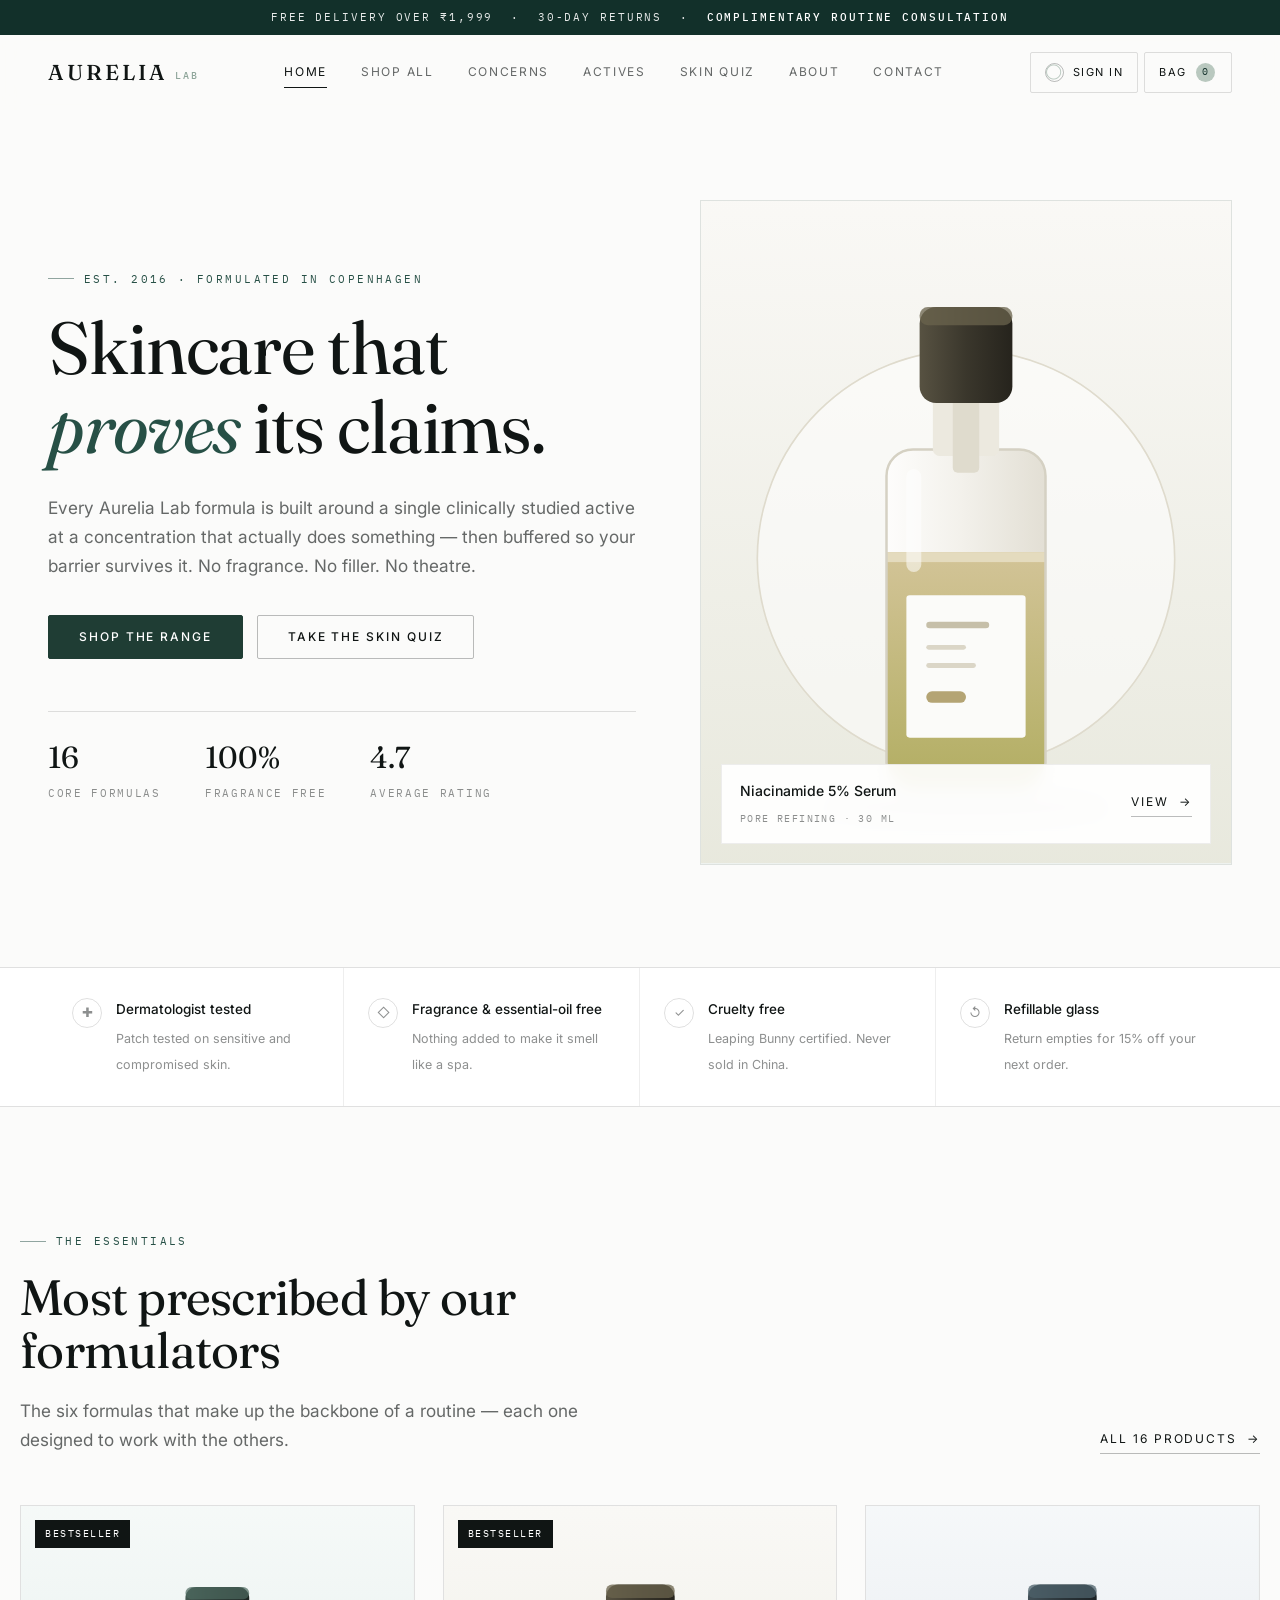
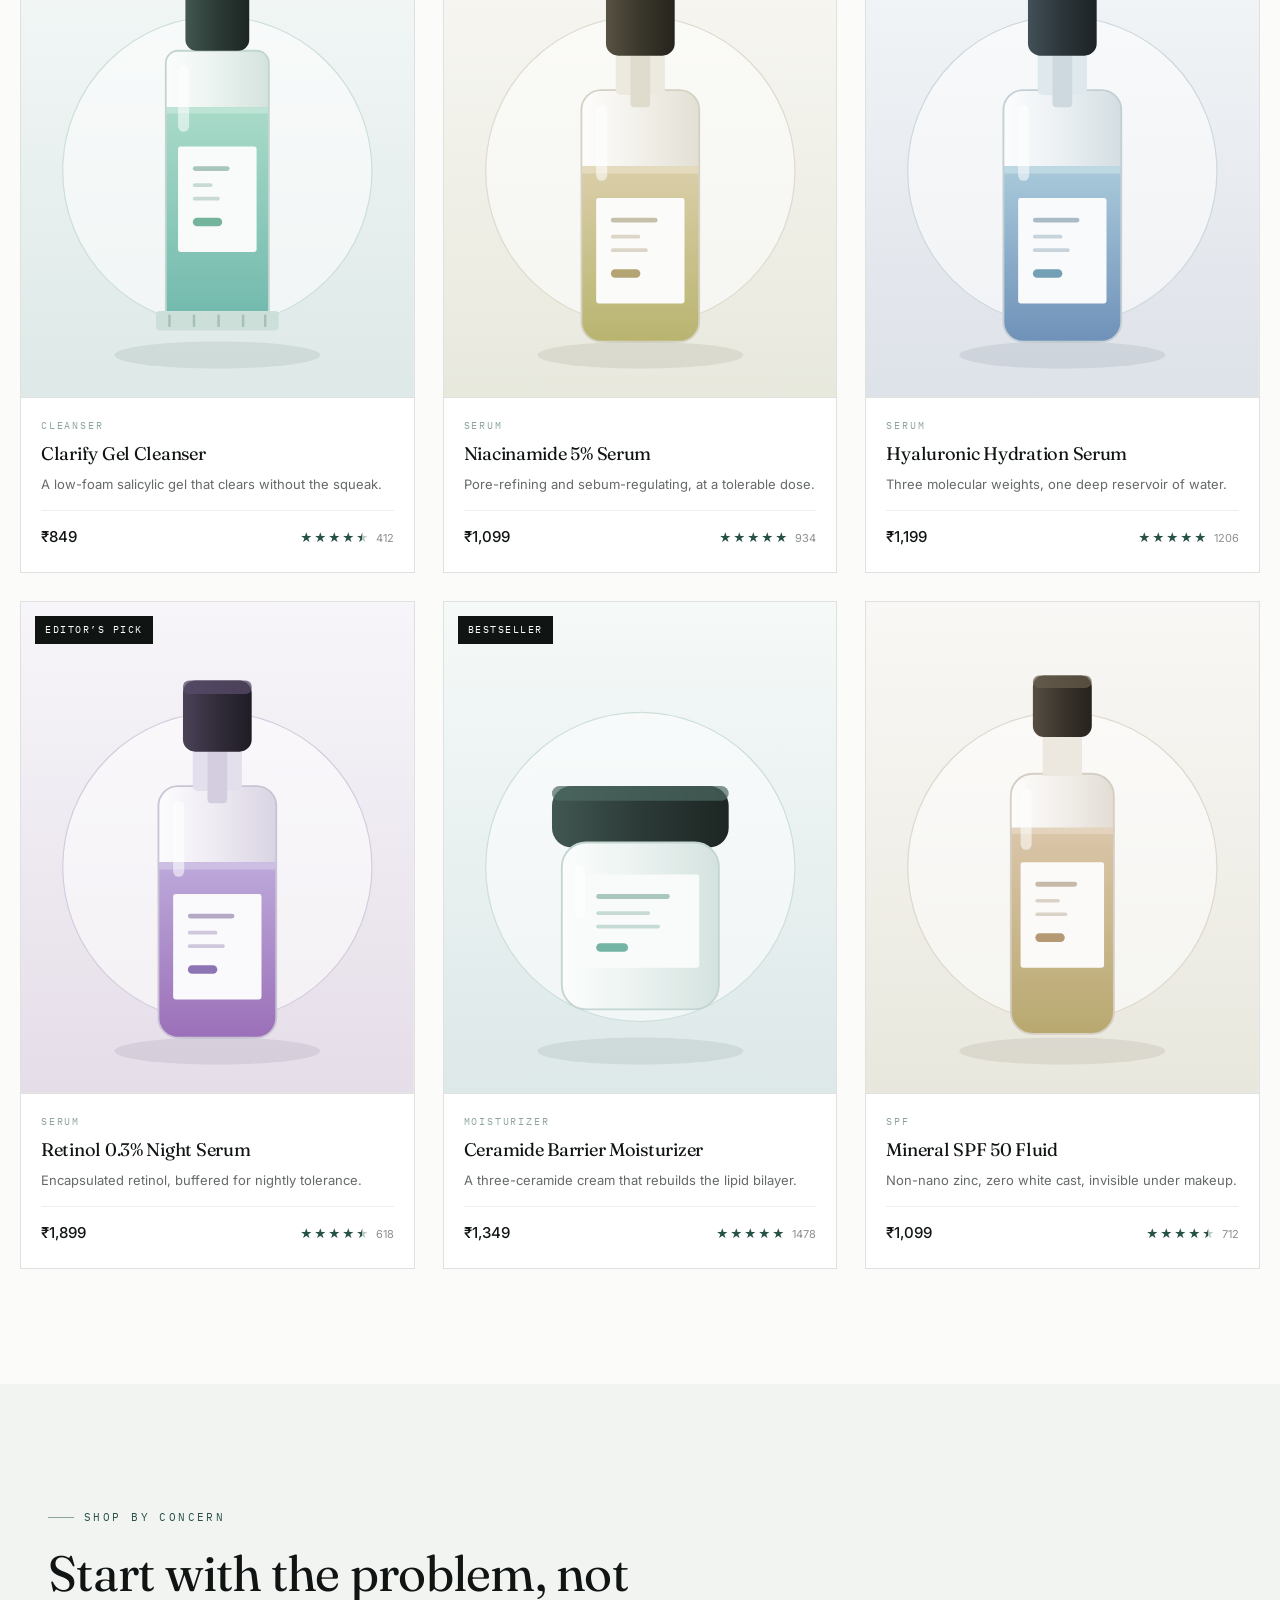
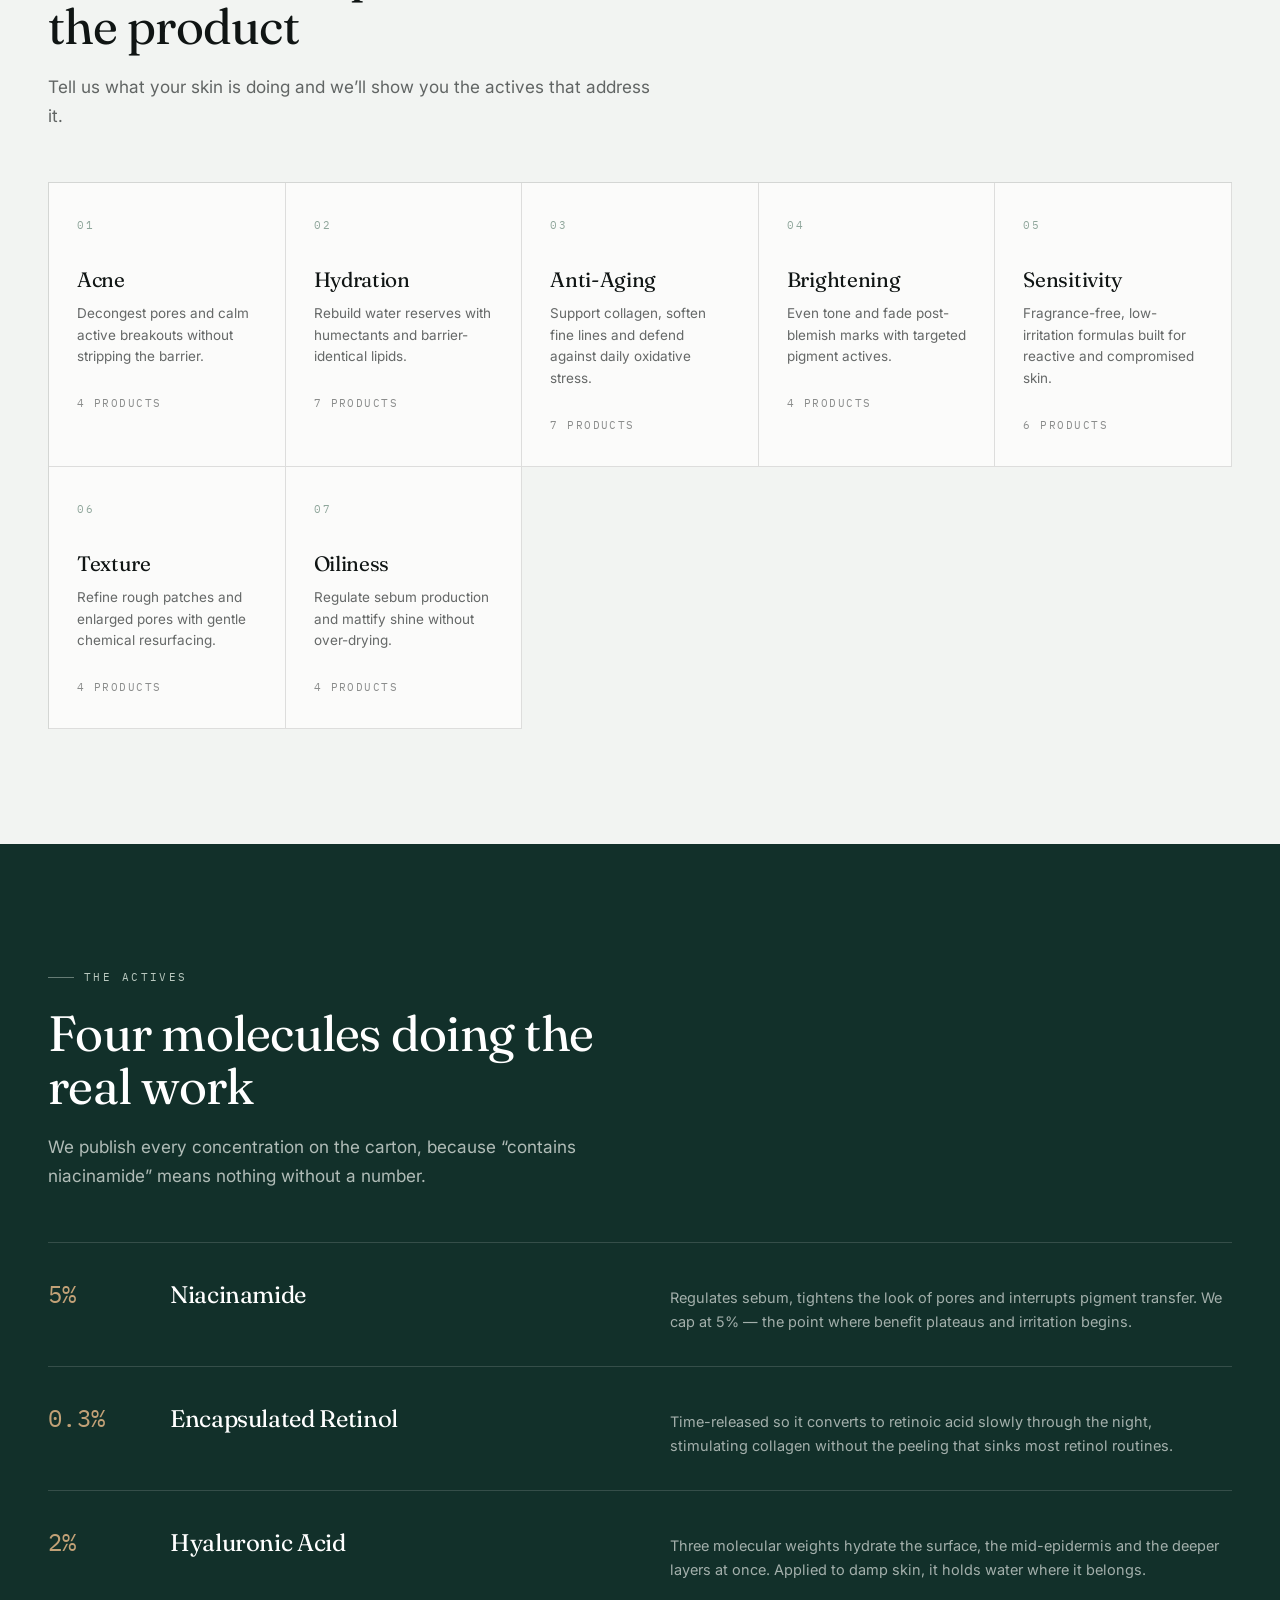
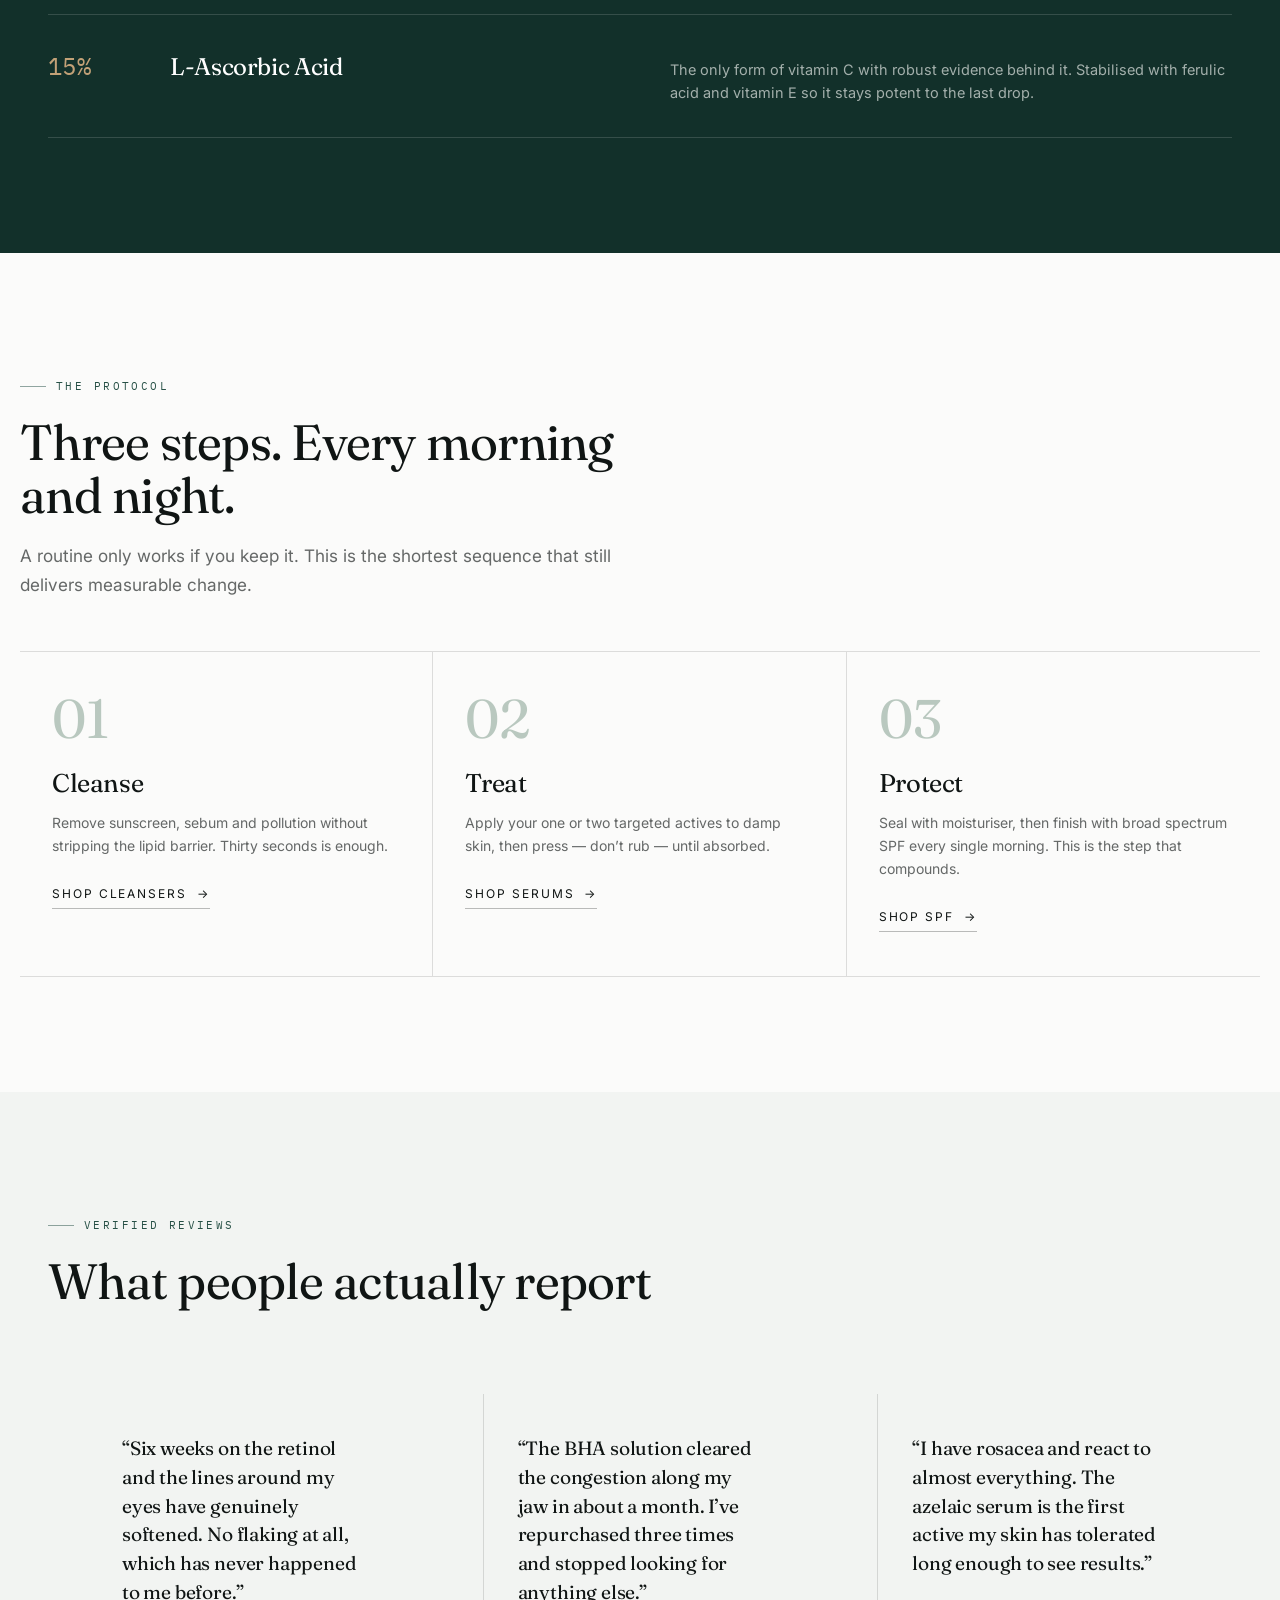
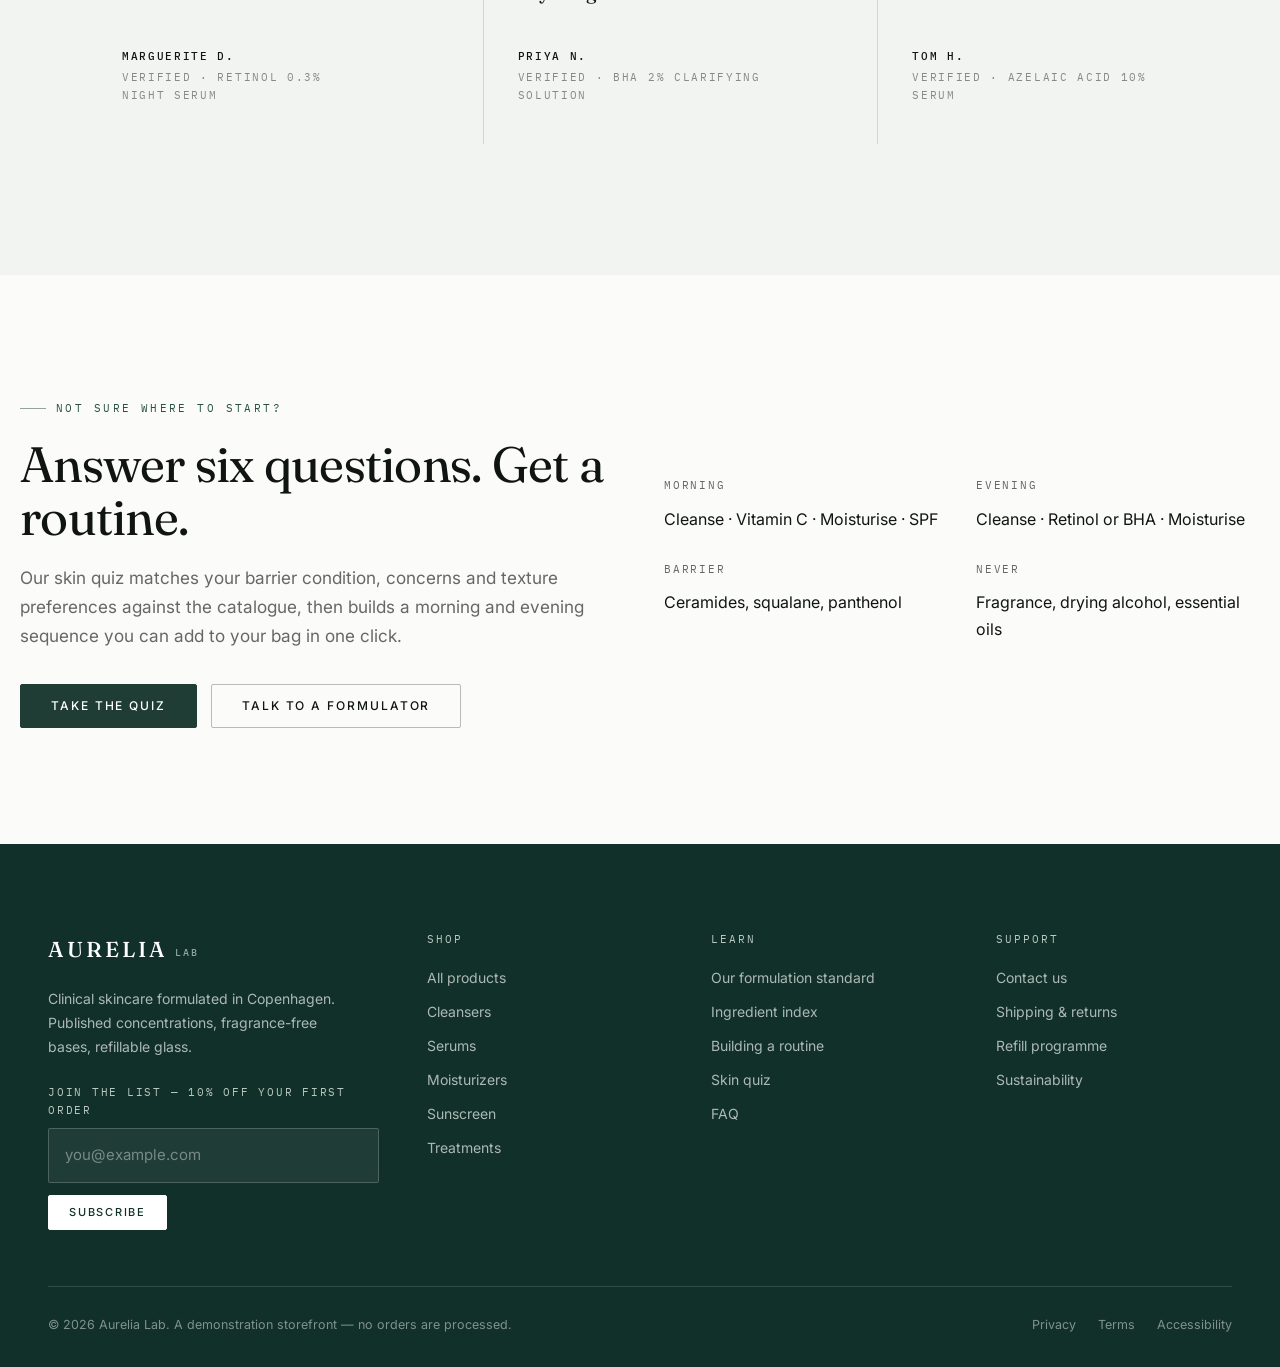
==== index.html @ 0afa4b08 "Aurelia Lab — clinical skincare storefront" ====
<!DOCTYPE html>
<html lang="en">
<head>
<meta charset="utf-8">
<meta name="viewport" content="width=device-width, initial-scale=1">
<title>Aurelia Lab — Clinical Skincare, Formulated With Intent</title>
<meta name="description" content="Aurelia Lab formulates high-performance, fragrance-free skincare with clinically meaningful concentrations of proven actives. Dermatologist tested, cruelty free.">
<link rel="preconnect" href="https://fonts.googleapis.com">
<link rel="preconnect" href="https://fonts.gstatic.com" crossorigin>
<link href="https://fonts.googleapis.com/css2?family=Fraunces:ital,opsz,wght@0,9..144,300..600;1,9..144,300..500&family=IBM+Plex+Mono:wght@400;500&family=Inter:wght@300;400;500&display=swap" rel="stylesheet">
<link rel="stylesheet" href="css/style.css">
</head>
<body>

<a class="skip-link" href="#main">Skip to content</a>

<div class="announce">
  Free delivery over ₹1,999 &nbsp;·&nbsp; 30-day returns &nbsp;·&nbsp; <strong>Complimentary routine consultation</strong>
</div>

<header class="site-header">
  <div class="container header-inner">
    <a class="logo" href="index.html">Aurelia<em>Lab</em></a>

    <nav class="nav" data-nav id="mainNav" aria-label="Main navigation">
      <a class="nav__link is-active" href="index.html">Home</a>
      <a class="nav__link" href="shop.html">Shop all</a>
      <a class="nav__link" href="#concerns">Concerns</a>
      <a class="nav__link" href="#ingredients">Actives</a>
      <a class="nav__link" href="quiz.html">Skin quiz</a>
      <a class="nav__link" href="about.html">About</a>
      <a class="nav__link" href="contact.html">Contact</a>
    </nav>

    <div class="header-actions">
      <button type="button" class="cart-btn" data-cart-open aria-label="Open shopping bag">
        Bag <span class="cart-btn__count" data-cart-count data-empty="true">0</span>
      </button>
      <button type="button" class="nav-toggle" data-nav-toggle aria-expanded="false" aria-controls="mainNav" aria-label="Toggle menu">
        <span class="nav-toggle__bars"></span>
      </button>
    </div>
  </div>
</header>

<main id="main">

  <!-- ============================ HERO ============================ -->
  <section class="container">
    <div class="hero">
      <div class="hero__text">
        <p class="eyebrow">Est. 2016 · Formulated in Copenhagen</p>
        <h1 class="hero__title">Skincare that <em>proves</em> its claims.</h1>
        <p class="lede">
          Every Aurelia Lab formula is built around a single clinically studied active at a
          concentration that actually does something — then buffered so your barrier survives it.
          No fragrance. No filler. No theatre.
        </p>
        <div class="hero__actions">
          <a class="btn btn--primary" href="shop.html">Shop the range</a>
          <a class="btn btn--ghost" href="quiz.html">Take the skin quiz</a>
        </div>
        <div class="hero__stats">
          <div class="hero__stat">
            <strong>16</strong>
            <span>Core formulas</span>
          </div>
          <div class="hero__stat">
            <strong>100%</strong>
            <span>Fragrance free</span>
          </div>
          <div class="hero__stat">
            <strong>4.7</strong>
            <span>Average rating</span>
          </div>
        </div>
      </div>

      <div class="hero__art">
        <div id="heroArt" aria-hidden="true"></div>
        <div class="hero__art-tag">
          <div>
            <strong>Niacinamide 5% Serum</strong>
            <span>Pore refining · 30 ml</span>
          </div>
          <a class="arrow-link" href="product.html?id=niacinamide-5-serum">View</a>
        </div>
      </div>
    </div>
  </section>

  <!-- ========================== TRUST BAR ========================= -->
  <section class="trust-bar">
    <div class="container">
      <div class="trust-bar__inner">
        <div class="trust-item">
          <span class="trust-item__mark" aria-hidden="true">✚</span>
          <div>
            <strong>Dermatologist tested</strong>
            <span>Patch tested on sensitive and compromised skin.</span>
          </div>
        </div>
        <div class="trust-item">
          <span class="trust-item__mark" aria-hidden="true">◇</span>
          <div>
            <strong>Fragrance &amp; essential-oil free</strong>
            <span>Nothing added to make it smell like a spa.</span>
          </div>
        </div>
        <div class="trust-item">
          <span class="trust-item__mark" aria-hidden="true">✓</span>
          <div>
            <strong>Cruelty free</strong>
            <span>Leaping Bunny certified. Never sold in China.</span>
          </div>
        </div>
        <div class="trust-item">
          <span class="trust-item__mark" aria-hidden="true">↺</span>
          <div>
            <strong>Refillable glass</strong>
            <span>Return empties for 15% off your next order.</span>
          </div>
        </div>
      </div>
    </div>
  </section>

  <!-- ========================= BESTSELLERS ======================== -->
  <section class="section container">
    <div class="section-head" data-reveal>
      <div class="section-head__text">
        <p class="eyebrow">The essentials</p>
        <h2 class="section-title">Most prescribed by our formulators</h2>
        <p class="lede">The six formulas that make up the backbone of a routine — each one designed to work with the others.</p>
      </div>
      <a class="arrow-link" href="shop.html">All 16 products</a>
    </div>

    <div class="grid grid--3" id="featuredGrid" data-reveal></div>
  </section>

  <!-- ========================== CONCERNS ========================== -->
  <section class="section section--mist" id="concerns">
    <div class="container">
      <div class="section-head" data-reveal>
        <div class="section-head__text">
          <p class="eyebrow">Shop by concern</p>
          <h2 class="section-title">Start with the problem, not the product</h2>
          <p class="lede">Tell us what your skin is doing and we&rsquo;ll show you the actives that address it.</p>
        </div>
      </div>
      <div class="concern-grid" id="concernGrid" data-reveal></div>
    </div>
  </section>

  <!-- ========================= INGREDIENTS ======================== -->
  <section class="section section--ink" id="ingredients">
    <div class="container">
      <div class="section-head" data-reveal>
        <div class="section-head__text">
          <p class="eyebrow eyebrow--light">The actives</p>
          <h2 class="section-title">Four molecules doing the real work</h2>
          <p class="lede">We publish every concentration on the carton, because &ldquo;contains niacinamide&rdquo; means nothing without a number.</p>
        </div>
      </div>

      <div class="ingredient-list" data-reveal>
        <div class="ingredient-row">
          <span class="ingredient-row__pct">5%</span>
          <h3>Niacinamide</h3>
          <p>Regulates sebum, tightens the look of pores and interrupts pigment transfer. We cap at 5% — the point where benefit plateaus and irritation begins.</p>
        </div>
        <div class="ingredient-row">
          <span class="ingredient-row__pct">0.3%</span>
          <h3>Encapsulated Retinol</h3>
          <p>Time-released so it converts to retinoic acid slowly through the night, stimulating collagen without the peeling that sinks most retinol routines.</p>
        </div>
        <div class="ingredient-row">
          <span class="ingredient-row__pct">2%</span>
          <h3>Hyaluronic Acid</h3>
          <p>Three molecular weights hydrate the surface, the mid-epidermis and the deeper layers at once. Applied to damp skin, it holds water where it belongs.</p>
        </div>
        <div class="ingredient-row">
          <span class="ingredient-row__pct">15%</span>
          <h3>L-Ascorbic Acid</h3>
          <p>The only form of vitamin C with robust evidence behind it. Stabilised with ferulic acid and vitamin E so it stays potent to the last drop.</p>
        </div>
      </div>
    </div>
  </section>

  <!-- ========================== PROTOCOL ========================== -->
  <section class="section container" id="routine">
    <div class="section-head" data-reveal>
      <div class="section-head__text">
        <p class="eyebrow">The protocol</p>
        <h2 class="section-title">Three steps. Every morning and night.</h2>
        <p class="lede">A routine only works if you keep it. This is the shortest sequence that still delivers measurable change.</p>
      </div>
    </div>

    <div class="protocol" data-reveal>
      <div class="protocol__step">
        <span class="protocol__num">01</span>
        <h3>Cleanse</h3>
        <p>Remove sunscreen, sebum and pollution without stripping the lipid barrier. Thirty seconds is enough.</p>
        <a class="arrow-link" href="shop.html?category=Cleanser">Shop cleansers</a>
      </div>
      <div class="protocol__step">
        <span class="protocol__num">02</span>
        <h3>Treat</h3>
        <p>Apply your one or two targeted actives to damp skin, then press — don&rsquo;t rub — until absorbed.</p>
        <a class="arrow-link" href="shop.html?category=Serum">Shop serums</a>
      </div>
      <div class="protocol__step">
        <span class="protocol__num">03</span>
        <h3>Protect</h3>
        <p>Seal with moisturiser, then finish with broad spectrum SPF every single morning. This is the step that compounds.</p>
        <a class="arrow-link" href="shop.html?category=SPF">Shop SPF</a>
      </div>
    </div>
  </section>

  <!-- ======================== TESTIMONIALS ======================== -->
  <section class="section section--mist">
    <div class="container">
      <div class="section-head" data-reveal>
        <div class="section-head__text">
          <p class="eyebrow">Verified reviews</p>
          <h2 class="section-title">What people actually report</h2>
        </div>
      </div>

      <div class="quote-grid" data-reveal>
        <blockquote class="quote">
          <p class="quote__text">&ldquo;Six weeks on the retinol and the lines around my eyes have genuinely softened. No flaking at all, which has never happened to me before.&rdquo;</p>
          <footer class="quote__meta">
            <strong>Marguerite D.</strong>
            Verified · Retinol 0.3% Night Serum
          </footer>
        </blockquote>
        <blockquote class="quote">
          <p class="quote__text">&ldquo;The BHA solution cleared the congestion along my jaw in about a month. I&rsquo;ve repurchased three times and stopped looking for anything else.&rdquo;</p>
          <footer class="quote__meta">
            <strong>Priya N.</strong>
            Verified · BHA 2% Clarifying Solution
          </footer>
        </blockquote>
        <blockquote class="quote">
          <p class="quote__text">&ldquo;I have rosacea and react to almost everything. The azelaic serum is the first active my skin has tolerated long enough to see results.&rdquo;</p>
          <footer class="quote__meta">
            <strong>Tom H.</strong>
            Verified · Azelaic Acid 10% Serum
          </footer>
        </blockquote>
      </div>
    </div>
  </section>

  <!-- =========================== CTA ============================== -->
  <section class="section container">
    <div class="cta-band" data-reveal>
      <div>
        <p class="eyebrow">Not sure where to start?</p>
        <h2 class="section-title">Answer six questions. Get a routine.</h2>
        <p class="lede">
          Our skin quiz matches your barrier condition, concerns and texture preferences against
          the catalogue, then builds a morning and evening sequence you can add to your bag in one click.
        </p>
        <div class="hero__actions">
          <a class="btn btn--primary" href="quiz.html">Take the quiz</a>
          <a class="btn btn--ghost" href="contact.html">Talk to a formulator</a>
        </div>
      </div>
      <div class="grid grid--2">
        <div>
          <p class="mono muted">Morning</p>
          <p class="mb-0">Cleanse · Vitamin C · Moisturise · SPF</p>
        </div>
        <div>
          <p class="mono muted">Evening</p>
          <p class="mb-0">Cleanse · Retinol or BHA · Moisturise</p>
        </div>
        <div>
          <p class="mono muted">Barrier</p>
          <p class="mb-0">Ceramides, squalane, panthenol</p>
        </div>
        <div>
          <p class="mono muted">Never</p>
          <p class="mb-0">Fragrance, drying alcohol, essential oils</p>
        </div>
      </div>
    </div>
  </section>

</main>

<footer class="site-footer">
  <div class="container">
    <div class="footer-top">
      <div class="footer-brand">
        <a class="logo" href="index.html">Aurelia<em>Lab</em></a>
        <p>Clinical skincare formulated in Copenhagen. Published concentrations, fragrance-free bases, refillable glass.</p>
        <form class="footer-news" data-newsletter novalidate>
          <label class="field__label" for="newsletterEmail">Join the list — 10% off your first order</label>
          <div class="field">
            <input class="field__input" id="newsletterEmail" type="email" name="email" placeholder="you@example.com" autocomplete="email" required>
            <span class="field__error" role="alert"></span>
          </div>
          <button class="btn btn--light btn--sm" type="submit">Subscribe</button>
        </form>
      </div>

      <div class="footer-col">
        <h4>Shop</h4>
        <ul>
          <li><a href="shop.html">All products</a></li>
          <li><a href="shop.html?category=Cleanser">Cleansers</a></li>
          <li><a href="shop.html?category=Serum">Serums</a></li>
          <li><a href="shop.html?category=Moisturizer">Moisturizers</a></li>
          <li><a href="shop.html?category=SPF">Sunscreen</a></li>
          <li><a href="shop.html?category=Treatment">Treatments</a></li>
        </ul>
      </div>

      <div class="footer-col">
        <h4>Learn</h4>
        <ul>
          <li><a href="about.html">Our formulation standard</a></li>
          <li><a href="index.html#ingredients">Ingredient index</a></li>
          <li><a href="index.html#routine">Building a routine</a></li>
          <li><a href="quiz.html">Skin quiz</a></li>
          <li><a href="contact.html#faq">FAQ</a></li>
        </ul>
      </div>

      <div class="footer-col">
        <h4>Support</h4>
        <ul>
          <li><a href="contact.html">Contact us</a></li>
          <li><a href="contact.html#faq">Shipping &amp; returns</a></li>
          <li><a href="contact.html#faq">Refill programme</a></li>
          <li><a href="about.html">Sustainability</a></li>
        </ul>
      </div>
    </div>

    <div class="footer-bottom">
      <p class="mb-0">© 2026 Aurelia Lab. A demonstration storefront — no orders are processed.</p>
      <div class="footer-legal">
        <a href="#">Privacy</a>
        <a href="#">Terms</a>
        <a href="#">Accessibility</a>
      </div>
    </div>
  </div>
</footer>

<script src="js/data.js"></script>
<script src="js/ui.js"></script>
<script src="js/cart.js"></script>
<script src="js/auth.js"></script>
<script src="js/home.js"></script>
</body>
</html>
---- css/style.css ----
/* ==========================================================================
   AURELIA LAB — style.css
   1.  Tokens
   2.  Reset & base
   3.  Typography
   4.  Layout primitives
   5.  Buttons & links
   6.  Forms
   7.  Header & navigation
   8.  Cart drawer
   9.  Toasts
   10. Footer
   11. Hero & home sections
   12. Product card & grid
   13. Shop page
   14. Product detail
   15. Quiz
   16. About
   17. Contact & FAQ
   18. Utilities, motion, responsive
   ========================================================================== */

/* ==========================================================================
   1. TOKENS
   ========================================================================== */

:root {
  /* Surface */
  --porcelain: #fbfbfa;
  --paper: #ffffff;
  --mist: #f2f4f2;
  --sage-50: #eef2ef;
  --sage-100: #e0e8e2;

  /* Ink */
  --ink: #101514;
  --ink-80: rgba(16, 21, 20, 0.8);
  --ink-64: rgba(16, 21, 20, 0.64);
  --ink-48: rgba(16, 21, 20, 0.48);
  --ink-32: rgba(16, 21, 20, 0.32);

  /* Brand */
  --green-900: #12302a;
  --green-700: #1f3d34;
  --green-600: #275046;
  --green-500: #35685a;
  --sage: #8fa69b;
  --sage-soft: #b9c8bf;
  --sand: #c2a177;
  --sand-soft: #e6d8c4;

  /* Feedback */
  --danger: #a3372a;
  --danger-soft: #f7e9e6;
  --success: #2c6b4f;

  /* Lines */
  --line: rgba(16, 21, 20, 0.13);
  --line-soft: rgba(16, 21, 20, 0.07);
  --line-strong: rgba(16, 21, 20, 0.28);

  /* Type */
  --font-display: "Fraunces", "Iowan Old Style", "Palatino Linotype", Georgia, serif;
  --font-sans: "Inter", -apple-system, BlinkMacSystemFont, "Segoe UI", Roboto, Helvetica, Arial, sans-serif;
  --font-mono: "IBM Plex Mono", ui-monospace, SFMono-Regular, Menlo, Consolas, monospace;

  /* Metrics */
  --container: 1240px;
  --gutter: 28px;
  --header-h: 74px;
  --radius-xs: 2px;
  --radius-sm: 4px;
  --radius-md: 8px;
  --radius-lg: 14px;
  --radius-pill: 999px;

  /* Elevation */
  --shadow-sm: 0 1px 2px rgba(16, 21, 20, 0.05);
  --shadow-md: 0 8px 24px -12px rgba(16, 21, 20, 0.22);
  --shadow-lg: 0 30px 70px -30px rgba(16, 21, 20, 0.4);

  /* Motion */
  --ease: cubic-bezier(0.22, 0.61, 0.36, 1);
  --dur: 260ms;

  --z-header: 100;
  --z-overlay: 200;
  --z-drawer: 210;
  --z-modal: 220;
  --z-toast: 300;
}

/* ==========================================================================
   2. RESET & BASE
   ========================================================================== */

*,
*::before,
*::after { box-sizing: border-box; }

html {
  -webkit-text-size-adjust: 100%;
  scroll-behavior: smooth;
  scroll-padding-top: calc(var(--header-h) + 20px);
}

body {
  margin: 0;
  background: var(--porcelain);
  color: var(--ink);
  font-family: var(--font-sans);
  font-size: 16px;
  line-height: 1.65;
  font-weight: 400;
  -webkit-font-smoothing: antialiased;
  -moz-osx-font-smoothing: grayscale;
  overflow-x: hidden;
}

body.nav-open,
body.drawer-open,
body.modal-open { overflow: hidden; }

img,
svg { display: block; max-width: 100%; }

button,
input,
select,
textarea { font: inherit; color: inherit; }

button { background: none; border: 0; cursor: pointer; }

ul, ol { margin: 0; padding: 0; list-style: none; }

a { color: inherit; text-decoration: none; }

hr {
  border: 0;
  border-top: 1px solid var(--line);
  margin: 0;
}

::selection {
  background: var(--green-700);
  color: #fff;
}

:focus-visible {
  outline: 2px solid var(--green-600);
  outline-offset: 3px;
  border-radius: var(--radius-xs);
}

.skip-link {
  position: absolute;
  left: 16px;
  top: -100px;
  z-index: 500;
  background: var(--ink);
  color: #fff;
  padding: 12px 20px;
  font-size: 13px;
  letter-spacing: 0.08em;
  text-transform: uppercase;
  transition: top var(--dur) var(--ease);
}
.skip-link:focus { top: 16px; }

/* ==========================================================================
   3. TYPOGRAPHY
   ========================================================================== */

h1, h2, h3, h4 {
  font-family: var(--font-display);
  font-weight: 400;
  font-optical-sizing: auto;
  line-height: 1.08;
  letter-spacing: -0.015em;
  margin: 0;
  color: var(--ink);
}

h1 { font-size: clamp(2.6rem, 6vw, 4.6rem); }
h2 { font-size: clamp(2rem, 4vw, 3.1rem); }
h3 { font-size: clamp(1.25rem, 2vw, 1.6rem); line-height: 1.2; }
h4 { font-size: 1.05rem; line-height: 1.3; }

p { margin: 0 0 1em; }
p:last-child { margin-bottom: 0; }

.eyebrow {
  display: inline-flex;
  align-items: center;
  gap: 10px;
  font-family: var(--font-mono);
  font-size: 11px;
  letter-spacing: 0.22em;
  text-transform: uppercase;
  color: var(--green-600);
  margin: 0 0 20px;
}
.eyebrow::before {
  content: "";
  width: 26px;
  height: 1px;
  background: currentColor;
  opacity: 0.5;
}
.eyebrow--light { color: var(--sage-soft); }

.lede {
  font-size: 1.075rem;
  color: var(--ink-64);
  max-width: 60ch;
  line-height: 1.7;
}

.muted { color: var(--ink-64); }
.mono {
  font-family: var(--font-mono);
  font-size: 11px;
  letter-spacing: 0.16em;
  text-transform: uppercase;
}

.section-title { margin-bottom: 18px; }

/* ==========================================================================
   4. LAYOUT PRIMITIVES
   ========================================================================== */

.container {
  width: 100%;
  max-width: var(--container);
  margin: 0 auto;
  padding: 0 var(--gutter);
}
.container--narrow { max-width: 840px; }
.container--wide { max-width: 1440px; }

.section { padding: clamp(64px, 9vw, 128px) 0; }
.section--tight { padding: clamp(48px, 6vw, 80px) 0; }
.section--mist { background: var(--mist); }
.section--ink { background: var(--green-900); color: #eef2ef; }
.section--ink h1,
.section--ink h2,
.section--ink h3 { color: #fff; }
.section--ink .lede { color: rgba(238, 242, 239, 0.72); }

.section-head {
  display: flex;
  align-items: flex-end;
  justify-content: space-between;
  gap: 32px;
  flex-wrap: wrap;
  margin-bottom: clamp(32px, 4vw, 56px);
}
.section-head__text { max-width: 62ch; }

.rule {
  height: 1px;
  background: var(--line);
  width: 100%;
}

.grid { display: grid; gap: 28px; }
.grid--2 { grid-template-columns: repeat(2, minmax(0, 1fr)); }
.grid--3 { grid-template-columns: repeat(3, minmax(0, 1fr)); }
.grid--4 { grid-template-columns: repeat(4, minmax(0, 1fr)); }
.grid--products { grid-template-columns: repeat(auto-fill, minmax(255px, 1fr)); }

/* ==========================================================================
   5. BUTTONS & LINKS
   ========================================================================== */

.btn {
  display: inline-flex;
  align-items: center;
  justify-content: center;
  gap: 10px;
  padding: 15px 30px;
  border: 1px solid transparent;
  border-radius: var(--radius-xs);
  font-size: 12px;
  font-weight: 500;
  letter-spacing: 0.16em;
  text-transform: uppercase;
  line-height: 1;
  cursor: pointer;
  transition: background var(--dur) var(--ease), color var(--dur) var(--ease),
              border-color var(--dur) var(--ease), transform var(--dur) var(--ease);
  white-space: nowrap;
}
.btn:active { transform: translateY(1px); }

.btn--primary {
  background: var(--green-700);
  color: #fff;
  border-color: var(--green-700);
}
.btn--primary:hover { background: var(--green-900); border-color: var(--green-900); }

.btn--ghost {
  background: transparent;
  color: var(--ink);
  border-color: var(--line-strong);
}
.btn--ghost:hover { background: var(--ink); color: #fff; border-color: var(--ink); }

.btn--light {
  background: #fff;
  color: var(--green-900);
  border-color: #fff;
}
.btn--light:hover { background: transparent; color: #fff; }

.btn--outline-light {
  background: transparent;
  color: #fff;
  border-color: rgba(255, 255, 255, 0.42);
}
.btn--outline-light:hover { background: #fff; color: var(--green-900); border-color: #fff; }

.btn--block { width: 100%; }
.btn--sm { padding: 11px 20px; font-size: 11px; }
.btn[disabled] { opacity: 0.45; pointer-events: none; }

.link-btn {
  display: inline-flex;
  align-items: center;
  gap: 8px;
  font-size: 12px;
  letter-spacing: 0.14em;
  text-transform: uppercase;
  color: var(--ink-64);
  border-bottom: 1px solid var(--line);
  padding-bottom: 2px;
  transition: color var(--dur) var(--ease), border-color var(--dur) var(--ease);
}
.link-btn:hover { color: var(--ink); border-color: var(--ink); }

.arrow-link {
  display: inline-flex;
  align-items: center;
  gap: 10px;
  font-size: 12px;
  letter-spacing: 0.16em;
  text-transform: uppercase;
  color: var(--ink);
  padding-bottom: 4px;
  border-bottom: 1px solid var(--line-strong);
  transition: gap var(--dur) var(--ease), border-color var(--dur) var(--ease);
}
.arrow-link::after { content: "\2192"; transition: transform var(--dur) var(--ease); }
.arrow-link:hover { gap: 16px; border-color: var(--ink); }

.icon-btn {
  display: inline-flex;
  align-items: center;
  justify-content: center;
  width: 40px;
  height: 40px;
  border-radius: var(--radius-pill);
  color: var(--ink);
  transition: background var(--dur) var(--ease), color var(--dur) var(--ease);
}
.icon-btn:hover { background: var(--sage-100); }

/* ==========================================================================
   6. FORMS
   ========================================================================== */

.field { margin-bottom: 22px; }

.field__label {
  display: block;
  font-family: var(--font-mono);
  font-size: 11px;
  letter-spacing: 0.16em;
  text-transform: uppercase;
  color: var(--ink-64);
  margin-bottom: 9px;
}

.field__input,
.field__select,
.field__textarea {
  width: 100%;
  padding: 14px 16px;
  background: var(--paper);
  border: 1px solid var(--line);
  border-radius: var(--radius-xs);
  font-size: 15px;
  color: var(--ink);
  transition: border-color var(--dur) var(--ease), box-shadow var(--dur) var(--ease);
  appearance: none;
}
.field__textarea { min-height: 150px; resize: vertical; line-height: 1.6; }

.field__select {
  background-image: url("data:image/svg+xml,%3Csvg xmlns='http://www.w3.org/2000/svg' viewBox='0 0 12 8'%3E%3Cpath d='M1 1l5 5 5-5' fill='none' stroke='%23101514' stroke-width='1.4'/%3E%3C/svg%3E");
  background-repeat: no-repeat;
  background-position: right 16px center;
  background-size: 12px;
  padding-right: 42px;
}

.field__input:focus,
.field__select:focus,
.field__textarea:focus {
  outline: none;
  border-color: var(--green-600);
  box-shadow: 0 0 0 3px rgba(53, 104, 90, 0.12);
}

.field__input::placeholder,
.field__textarea::placeholder { color: var(--ink-32); }

.field__error {
  display: block;
  font-size: 12.5px;
  color: var(--danger);
  min-height: 0;
  margin-top: 7px;
  letter-spacing: 0.01em;
}
.field.has-error .field__input,
.field.has-error .field__textarea,
.field.has-error .field__select {
  border-color: var(--danger);
  background: var(--danger-soft);
}

.field-row {
  display: grid;
  grid-template-columns: repeat(2, minmax(0, 1fr));
  gap: 20px;
}

/* ==========================================================================
   7. HEADER & NAVIGATION
   ========================================================================== */

.site-header {
  position: sticky;
  top: 0;
  z-index: var(--z-header);
  background: rgba(251, 251, 250, 0.86);
  backdrop-filter: blur(14px);
  -webkit-backdrop-filter: blur(14px);
  border-bottom: 1px solid transparent;
  transition: border-color var(--dur) var(--ease), background var(--dur) var(--ease);
}
.site-header.is-scrolled { border-bottom-color: var(--line); }

.announce {
  background: var(--green-900);
  color: rgba(255, 255, 255, 0.9);
  text-align: center;
  padding: 9px 20px;
  font-family: var(--font-mono);
  font-size: 10.5px;
  letter-spacing: 0.18em;
  text-transform: uppercase;
}
.announce strong { color: #fff; font-weight: 500; }

.header-inner {
  display: flex;
  align-items: center;
  justify-content: space-between;
  gap: 24px;
  height: var(--header-h);
}

.logo {
  display: inline-flex;
  align-items: baseline;
  gap: 7px;
  font-family: var(--font-display);
  font-size: 1.35rem;
  letter-spacing: 0.14em;
  text-transform: uppercase;
  font-weight: 500;
  color: var(--ink);
  flex-shrink: 0;
}
.logo em {
  font-style: normal;
  font-family: var(--font-mono);
  font-size: 9.5px;
  letter-spacing: 0.2em;
  color: var(--sage);
  transform: translateY(-1px);
}

.nav { display: flex; align-items: center; gap: 34px; }

.nav__link {
  position: relative;
  font-size: 12px;
  letter-spacing: 0.14em;
  text-transform: uppercase;
  color: var(--ink-64);
  padding: 6px 0;
  transition: color var(--dur) var(--ease);
}
.nav__link::after {
  content: "";
  position: absolute;
  left: 0;
  bottom: 0;
  width: 100%;
  height: 1px;
  background: var(--ink);
  transform: scaleX(0);
  transform-origin: left;
  transition: transform var(--dur) var(--ease);
}
.nav__link:hover { color: var(--ink); }
.nav__link:hover::after,
.nav__link.is-active::after { transform: scaleX(1); }
.nav__link.is-active { color: var(--ink); }

.header-actions { display: flex; align-items: center; gap: 6px; }

.cart-btn {
  position: relative;
  display: inline-flex;
  align-items: center;
  gap: 9px;
  padding: 10px 16px 10px 14px;
  border: 1px solid var(--line);
  border-radius: var(--radius-xs);
  font-size: 11px;
  letter-spacing: 0.14em;
  text-transform: uppercase;
  color: var(--ink);
  transition: border-color var(--dur) var(--ease), background var(--dur) var(--ease);
}
.cart-btn:hover { border-color: var(--ink); }
.cart-btn__count {
  display: inline-flex;
  align-items: center;
  justify-content: center;
  min-width: 19px;
  height: 19px;
  padding: 0 5px;
  border-radius: var(--radius-pill);
  background: var(--green-700);
  color: #fff;
  font-family: var(--font-mono);
  font-size: 10px;
  letter-spacing: 0;
  transition: transform var(--dur) var(--ease);
}
.cart-btn__count[data-empty="true"] { background: var(--sage-soft); color: var(--green-900); }
.cart-btn__count.is-bumped { animation: bump 420ms var(--ease); }

@keyframes bump {
  0% { transform: scale(1); }
  40% { transform: scale(1.42); }
  100% { transform: scale(1); }
}

.account-btn {
  display: inline-flex;
  align-items: center;
  gap: 9px;
  padding: 10px 14px;
  border: 1px solid var(--line);
  border-radius: var(--radius-xs);
  font-size: 11px;
  letter-spacing: 0.14em;
  text-transform: uppercase;
  color: var(--ink);
  transition: border-color var(--dur) var(--ease), background var(--dur) var(--ease);
}
.account-btn:hover { border-color: var(--ink); }
.account-btn__badge {
  display: inline-flex;
  align-items: center;
  justify-content: center;
  width: 19px;
  height: 19px;
  border-radius: var(--radius-pill);
  border: 1px solid var(--line-strong);
  color: var(--sage-soft);
  font-size: 11px;
  line-height: 1;
  transition: background var(--dur) var(--ease), color var(--dur) var(--ease),
              border-color var(--dur) var(--ease);
}
.account-btn__badge.is-signed-in {
  background: var(--green-700);
  border-color: var(--green-700);
  color: #fff;
  font-family: var(--font-mono);
  font-size: 10px;
  letter-spacing: 0;
}

.nav-toggle {
  display: none;
  width: 42px;
  height: 42px;
  align-items: center;
  justify-content: center;
  border: 1px solid var(--line);
  border-radius: var(--radius-xs);
}
.nav-toggle__bars,
.nav-toggle__bars::before,
.nav-toggle__bars::after {
  display: block;
  width: 18px;
  height: 1.5px;
  background: var(--ink);
  transition: transform var(--dur) var(--ease), opacity var(--dur) var(--ease);
}
.nav-toggle__bars::before,
.nav-toggle__bars::after { content: ""; position: relative; }
.nav-toggle__bars::before { top: -6px; }
.nav-toggle__bars::after { top: 4.5px; }
.nav-toggle[aria-expanded="true"] .nav-toggle__bars { background: transparent; }
.nav-toggle[aria-expanded="true"] .nav-toggle__bars::before { transform: translateY(6px) rotate(45deg); }
.nav-toggle[aria-expanded="true"] .nav-toggle__bars::after { transform: translateY(-4.5px) rotate(-45deg); }

/* ==========================================================================
   8. CART DRAWER
   ========================================================================== */

.drawer-overlay {
  position: fixed;
  inset: 0;
  z-index: var(--z-overlay);
  background: rgba(16, 21, 20, 0.42);
  backdrop-filter: blur(2px);
  opacity: 0;
  transition: opacity var(--dur) var(--ease);
}
.drawer-overlay.is-open { opacity: 1; }

.cart-drawer {
  position: fixed;
  top: 0;
  right: 0;
  z-index: var(--z-drawer);
  width: min(430px, 100vw);
  height: 100%;
  display: flex;
  flex-direction: column;
  background: var(--porcelain);
  border-left: 1px solid var(--line);
  box-shadow: var(--shadow-lg);
  transform: translateX(102%);
  transition: transform 340ms var(--ease);
  visibility: hidden;
}
.cart-drawer.is-open { transform: translateX(0); visibility: visible; }

.cart-drawer__head {
  display: flex;
  align-items: center;
  justify-content: space-between;
  padding: 22px 24px;
  border-bottom: 1px solid var(--line);
}
.cart-drawer__head h2 {
  font-size: 1.05rem;
  font-family: var(--font-mono);
  font-weight: 400;
  letter-spacing: 0.18em;
  text-transform: uppercase;
}
.cart-drawer__count { color: var(--ink-48); }

.cart-drawer__body { flex: 1; overflow-y: auto; padding: 8px 24px; }

.cart-shipping {
  padding: 18px 0 20px;
  border-bottom: 1px solid var(--line-soft);
}
.cart-shipping__label {
  font-size: 12.5px;
  color: var(--ink-64);
  margin-bottom: 10px;
}
.cart-shipping__label strong { color: var(--green-700); font-weight: 500; }
.cart-shipping__track {
  height: 3px;
  background: var(--sage-100);
  border-radius: var(--radius-pill);
  overflow: hidden;
}
.cart-shipping__fill {
  height: 100%;
  background: var(--green-600);
  width: 0;
  transition: width 420ms var(--ease);
}

.cart-line {
  display: grid;
  grid-template-columns: 76px 1fr;
  gap: 16px;
  padding: 20px 0;
  border-bottom: 1px solid var(--line-soft);
}
.cart-line__art {
  background: var(--sage-50);
  border: 1px solid var(--line-soft);
  overflow: hidden;
}
.cart-line__art svg { width: 100%; height: auto; }
.cart-line__top {
  display: flex;
  justify-content: space-between;
  gap: 12px;
  align-items: flex-start;
}
.cart-line__name {
  font-family: var(--font-display);
  font-size: 1rem;
  line-height: 1.25;
  margin-bottom: 3px;
}
.cart-line__meta {
  font-family: var(--font-mono);
  font-size: 10.5px;
  letter-spacing: 0.14em;
  text-transform: uppercase;
  color: var(--ink-48);
}
.cart-line__price { font-size: 14px; white-space: nowrap; }
.cart-line__foot {
  display: flex;
  align-items: center;
  justify-content: space-between;
  margin-top: 14px;
  gap: 12px;
}

.qty {
  display: inline-flex;
  align-items: center;
  border: 1px solid var(--line);
  border-radius: var(--radius-xs);
}
.qty__btn {
  width: 30px;
  height: 30px;
  display: inline-flex;
  align-items: center;
  justify-content: center;
  font-size: 15px;
  color: var(--ink-64);
  transition: background var(--dur) var(--ease), color var(--dur) var(--ease);
}
.qty__btn:hover { background: var(--ink); color: #fff; }
.qty__value {
  min-width: 34px;
  text-align: center;
  font-family: var(--font-mono);
  font-size: 12px;
}

.cart-line__remove {
  font-size: 11px;
  letter-spacing: 0.1em;
  text-transform: uppercase;
  color: var(--ink-48);
  border-bottom: 1px solid transparent;
  transition: color var(--dur) var(--ease), border-color var(--dur) var(--ease);
}
.cart-line__remove:hover { color: var(--danger); border-color: var(--danger); }

.cart-empty {
  padding: 72px 0;
  text-align: center;
}
.cart-empty__mark {
  width: 54px;
  height: 54px;
  margin: 0 auto 20px;
  border: 1px solid var(--line);
  border-radius: var(--radius-pill);
  display: grid;
  place-items: center;
  color: var(--sage);
  font-size: 20px;
}
.cart-empty p { color: var(--ink-64); font-size: 14px; margin-bottom: 20px; }

.cart-drawer__foot {
  border-top: 1px solid var(--line);
  padding: 22px 24px 26px;
  background: var(--mist);
}
.cart-total {
  display: flex;
  align-items: baseline;
  justify-content: space-between;
  margin-bottom: 6px;
}
.cart-total span {
  font-family: var(--font-mono);
  font-size: 11px;
  letter-spacing: 0.16em;
  text-transform: uppercase;
  color: var(--ink-64);
}
.cart-total strong { font-size: 1.35rem; font-family: var(--font-display); font-weight: 500; }
.cart-note { font-size: 12px; color: var(--ink-48); margin-bottom: 18px; }
.cart-drawer__foot .link-btn { margin-top: 14px; font-size: 11px; }

.cart-auth {
  font-family: var(--font-mono);
  font-size: 10.5px;
  letter-spacing: 0.06em;
  text-transform: uppercase;
  color: var(--ink-48);
  margin-bottom: 16px;
  padding-bottom: 14px;
  border-bottom: 1px solid var(--line-soft);
}

/* ==========================================================================
   8b. ACCOUNT MODAL
   ========================================================================== */

.modal-overlay {
  position: fixed;
  inset: 0;
  z-index: var(--z-modal);
  background: rgba(16, 21, 20, 0.46);
  backdrop-filter: blur(2px);
  opacity: 0;
  transition: opacity var(--dur) var(--ease);
}
.modal-overlay.is-open { opacity: 1; }

.auth-modal {
  position: fixed;
  top: 50%;
  left: 50%;
  z-index: var(--z-modal);
  width: min(460px, calc(100vw - 40px));
  max-height: calc(100vh - 40px);
  overflow-y: auto;
  background: var(--porcelain);
  border: 1px solid var(--line);
  box-shadow: var(--shadow-lg);
  transform: translate(-50%, -46%) scale(0.98);
  opacity: 0;
  visibility: hidden;
  transition: transform 300ms var(--ease), opacity var(--dur) var(--ease),
              visibility var(--dur) var(--ease);
}
.auth-modal.is-open {
  transform: translate(-50%, -50%) scale(1);
  opacity: 1;
  visibility: visible;
}

.auth-modal__head {
  display: flex;
  align-items: center;
  justify-content: space-between;
  padding: 22px 26px;
  border-bottom: 1px solid var(--line);
}
.auth-modal__head h2 {
  font-size: 1.05rem;
  font-family: var(--font-mono);
  font-weight: 400;
  letter-spacing: 0.18em;
  text-transform: uppercase;
}
.auth-modal__body { padding: 26px; }

.auth-tabs {
  display: grid;
  grid-template-columns: 1fr 1fr;
  margin-bottom: 26px;
  border-bottom: 1px solid var(--line);
}
.auth-tab {
  padding: 12px 0 13px;
  font-size: 11.5px;
  letter-spacing: 0.16em;
  text-transform: uppercase;
  color: var(--ink-48);
  border-bottom: 1px solid transparent;
  margin-bottom: -1px;
  transition: color var(--dur) var(--ease), border-color var(--dur) var(--ease);
}
.auth-tab:hover { color: var(--ink); }
.auth-tab.is-active { color: var(--ink); border-bottom-color: var(--green-600); }

.auth-note {
  margin-top: 18px;
  font-family: var(--font-mono);
  font-size: 10.5px;
  letter-spacing: 0.04em;
  color: var(--ink-48);
  text-align: center;
}

.field__hint {
  display: block;
  margin-top: 7px;
  font-family: var(--font-mono);
  font-size: 10.5px;
  letter-spacing: 0.04em;
  color: var(--ink-48);
}

.auth-user {
  display: flex;
  align-items: center;
  gap: 18px;
  padding: 8px 2px 26px;
}
.auth-user__initial {
  display: grid;
  place-items: center;
  width: 52px;
  height: 52px;
  border-radius: var(--radius-pill);
  background: var(--green-700);
  color: #fff;
  font-family: var(--font-display);
  font-size: 1.35rem;
  flex-shrink: 0;
}
.auth-user__name {
  font-family: var(--font-display);
  font-size: 1.2rem;
  line-height: 1.2;
}
.auth-user__email { color: var(--ink-64); font-size: 13px; }

/* ==========================================================================
   9. TOASTS
   ========================================================================== */

.toast-stack {
  position: fixed;
  top: 20px;
  right: 20px;
  z-index: var(--z-toast);
  display: flex;
  flex-direction: column;
  gap: 10px;
  width: min(370px, calc(100vw - 40px));
  pointer-events: none;
}

.toast {
  display: flex;
  align-items: center;
  gap: 12px;
  padding: 14px 16px;
  background: var(--paper);
  border: 1px solid var(--line);
  border-left: 3px solid var(--green-600);
  box-shadow: var(--shadow-md);
  font-size: 13.5px;
  line-height: 1.45;
  pointer-events: auto;
  opacity: 0;
  transform: translateX(16px);
  transition: opacity var(--dur) var(--ease), transform var(--dur) var(--ease);
}
.toast.is-in { opacity: 1; transform: translateX(0); }
.toast.is-leaving { opacity: 0; transform: translateX(16px); }
.toast--error { border-left-color: var(--danger); }
.toast--info { border-left-color: var(--sand); }

.toast__icon {
  flex-shrink: 0;
  width: 22px;
  height: 22px;
  display: grid;
  place-items: center;
  border-radius: var(--radius-pill);
  background: var(--sage-100);
  color: var(--green-700);
  font-size: 11px;
}
.toast--error .toast__icon { background: var(--danger-soft); color: var(--danger); }
.toast__text { flex: 1; }
.toast__action {
  font-size: 11px;
  letter-spacing: 0.12em;
  text-transform: uppercase;
  color: var(--green-600);
  border-bottom: 1px solid currentColor;
  white-space: nowrap;
}
.toast__close { color: var(--ink-32); font-size: 11px; flex-shrink: 0; }
.toast__close:hover { color: var(--ink); }

/* ==========================================================================
   10. FOOTER
   ========================================================================== */

.site-footer {
  background: var(--green-900);
  color: rgba(238, 242, 239, 0.7);
  padding: clamp(56px, 7vw, 88px) 0 32px;
  font-size: 14px;
}
.site-footer h3,
.site-footer h4 { color: #fff; }

.footer-top {
  display: grid;
  grid-template-columns: 1.4fr 1fr 1fr 1fr;
  gap: 48px;
  padding-bottom: 56px;
  border-bottom: 1px solid rgba(255, 255, 255, 0.13);
}
.footer-brand .logo { color: #fff; }
.footer-brand p { margin: 20px 0 24px; max-width: 34ch; line-height: 1.7; }

.footer-col h4 {
  font-family: var(--font-mono);
  font-size: 11px;
  letter-spacing: 0.18em;
  text-transform: uppercase;
  font-weight: 400;
  margin-bottom: 20px;
  color: var(--sage-soft);
}
.footer-col li { margin-bottom: 11px; }
.footer-col a { transition: color var(--dur) var(--ease); }
.footer-col a:hover { color: #fff; }

.footer-news .field__label { color: var(--sage-soft); }
.footer-news .field__input {
  background: rgba(255, 255, 255, 0.06);
  border-color: rgba(255, 255, 255, 0.2);
  color: #fff;
}
.footer-news .field__input::placeholder { color: rgba(255, 255, 255, 0.4); }
.footer-news .field__input:focus { border-color: var(--sage); box-shadow: none; }
.footer-news .field { margin-bottom: 12px; }
.footer-news .field__error { color: #e8b0a6; }
.footer-news .field.has-error .field__input { background: rgba(163, 55, 42, 0.18); }

.footer-bottom {
  display: flex;
  align-items: center;
  justify-content: space-between;
  gap: 20px;
  flex-wrap: wrap;
  padding-top: 28px;
  font-size: 12.5px;
  color: rgba(238, 242, 239, 0.5);
}
.footer-legal { display: flex; gap: 22px; flex-wrap: wrap; }
.footer-legal a:hover { color: #fff; }

/* ==========================================================================
   11. HERO & HOME SECTIONS
   ========================================================================== */

.hero {
  position: relative;
  display: grid;
  grid-template-columns: 1.05fr 0.95fr;
  align-items: center;
  gap: clamp(32px, 5vw, 72px);
  padding: clamp(56px, 7vw, 104px) 0 clamp(64px, 8vw, 120px);
}
.hero__title { margin-bottom: 26px; }
.hero__title em {
  font-style: italic;
  color: var(--green-600);
}
.hero__actions {
  display: flex;
  gap: 14px;
  flex-wrap: wrap;
  margin-top: 34px;
}
.hero__stats {
  display: flex;
  gap: 44px;
  margin-top: 52px;
  padding-top: 30px;
  border-top: 1px solid var(--line);
  flex-wrap: wrap;
}
.hero__stat strong {
  display: block;
  font-family: var(--font-display);
  font-size: 1.9rem;
  font-weight: 400;
  line-height: 1;
  margin-bottom: 6px;
}
.hero__stat span {
  font-family: var(--font-mono);
  font-size: 10.5px;
  letter-spacing: 0.16em;
  text-transform: uppercase;
  color: var(--ink-48);
}

.hero__art {
  position: relative;
  aspect-ratio: 4 / 5;
  background: var(--sage-50);
  border: 1px solid var(--line-soft);
  overflow: hidden;
}
.hero__art svg { width: 100%; height: 100%; }
.hero__art-tag {
  position: absolute;
  left: 20px;
  bottom: 20px;
  right: 20px;
  display: flex;
  align-items: center;
  justify-content: space-between;
  gap: 16px;
  background: rgba(255, 255, 255, 0.92);
  backdrop-filter: blur(8px);
  border: 1px solid var(--line-soft);
  padding: 14px 18px;
}
.hero__art-tag strong { display: block; font-size: 14px; font-weight: 500; }
.hero__art-tag span {
  font-family: var(--font-mono);
  font-size: 10px;
  letter-spacing: 0.14em;
  text-transform: uppercase;
  color: var(--ink-48);
}

/* Trust bar */
.trust-bar {
  border-top: 1px solid var(--line);
  border-bottom: 1px solid var(--line);
  background: var(--paper);
}
.trust-bar__inner {
  display: grid;
  grid-template-columns: repeat(4, minmax(0, 1fr));
}
.trust-item {
  padding: 30px 24px;
  border-right: 1px solid var(--line-soft);
  display: flex;
  gap: 14px;
  align-items: flex-start;
}
.trust-item:last-child { border-right: 0; }
.trust-item__mark {
  flex-shrink: 0;
  width: 30px;
  height: 30px;
  border: 1px solid var(--line);
  border-radius: var(--radius-pill);
  display: grid;
  place-items: center;
  color: var(--green-600);
  font-size: 12px;
}
.trust-item strong { display: block; font-size: 13.5px; font-weight: 500; margin-bottom: 3px; }
.trust-item span { font-size: 12.5px; color: var(--ink-48); line-height: 1.5; }

/* Concern tiles */
.concern-grid {
  display: grid;
  grid-template-columns: repeat(auto-fit, minmax(230px, 1fr));
  border-top: 1px solid var(--line);
  border-left: 1px solid var(--line);
}
.concern-tile {
  position: relative;
  padding: 34px 28px 30px;
  border-right: 1px solid var(--line);
  border-bottom: 1px solid var(--line);
  background: var(--porcelain);
  transition: background var(--dur) var(--ease), transform var(--dur) var(--ease);
}
.concern-tile:hover { background: var(--paper); }
.concern-tile__index {
  font-family: var(--font-mono);
  font-size: 10.5px;
  letter-spacing: 0.2em;
  color: var(--sage);
  display: block;
  margin-bottom: 34px;
}
.concern-tile h3 { font-size: 1.3rem; margin-bottom: 10px; }
.concern-tile p { font-size: 13.5px; color: var(--ink-64); line-height: 1.6; margin-bottom: 20px; }
.concern-tile__count {
  font-family: var(--font-mono);
  font-size: 10.5px;
  letter-spacing: 0.14em;
  text-transform: uppercase;
  color: var(--ink-48);
}

/* Ingredient spotlight */
.ingredient-list {
  border-top: 1px solid rgba(255, 255, 255, 0.15);
}
.ingredient-row {
  display: grid;
  grid-template-columns: 90px 1fr 1.2fr;
  gap: 32px;
  align-items: baseline;
  padding: 32px 0;
  border-bottom: 1px solid rgba(255, 255, 255, 0.15);
}
.ingredient-row__pct {
  font-family: var(--font-mono);
  font-size: 1.5rem;
  color: var(--sand);
  letter-spacing: 0.02em;
}
.ingredient-row h3 { font-size: 1.5rem; }
.ingredient-row p { color: rgba(238, 242, 239, 0.66); font-size: 14.5px; margin: 0; }

/* Protocol steps */
.protocol {
  display: grid;
  grid-template-columns: repeat(3, minmax(0, 1fr));
  gap: 0;
  border-top: 1px solid var(--line);
}
.protocol__step {
  padding: 40px 32px 44px;
  border-right: 1px solid var(--line);
  border-bottom: 1px solid var(--line);
  position: relative;
}
.protocol__step:last-child { border-right: 0; }
.protocol__num {
  font-family: var(--font-display);
  font-size: 3.4rem;
  line-height: 1;
  color: var(--sage-soft);
  display: block;
  margin-bottom: 22px;
}
.protocol__step h3 { margin-bottom: 12px; }
.protocol__step p { font-size: 14px; color: var(--ink-64); margin-bottom: 22px; }

/* Testimonials */
.quote-grid { display: grid; grid-template-columns: repeat(3, minmax(0, 1fr)); gap: 0; }
.quote {
  padding: 40px 34px;
  border-left: 1px solid var(--line);
  display: flex;
  flex-direction: column;
  gap: 22px;
}
.quote:first-child { border-left: 0; }
.quote__text {
  font-family: var(--font-display);
  font-size: 1.2rem;
  line-height: 1.5;
  letter-spacing: -0.01em;
}
.quote__meta {
  margin-top: auto;
  font-family: var(--font-mono);
  font-size: 10.5px;
  letter-spacing: 0.16em;
  text-transform: uppercase;
  color: var(--ink-48);
}
.quote__meta strong { color: var(--ink); font-weight: 500; display: block; margin-bottom: 4px; }

/* CTA band */
.cta-band {
  display: grid;
  grid-template-columns: 1fr 1fr;
  align-items: center;
  gap: 48px;
}

/* ==========================================================================
   12. PRODUCT CARD & GRID
   ========================================================================== */

.product-card {
  position: relative;
  display: flex;
  flex-direction: column;
  background: var(--paper);
  border: 1px solid var(--line);
  transition: border-color var(--dur) var(--ease), box-shadow var(--dur) var(--ease),
              transform var(--dur) var(--ease);
}
.product-card:hover {
  border-color: var(--line-strong);
  box-shadow: var(--shadow-md);
  transform: translateY(-3px);
}

.product-card__media {
  position: relative;
  background: var(--sage-50);
  overflow: hidden;
  border-bottom: 1px solid var(--line-soft);
}
.product-card__media svg { width: 100%; height: auto; transition: transform 520ms var(--ease); }
.product-card:hover .product-card__media svg { transform: scale(1.035); }

.product-card__badge {
  position: absolute;
  top: 14px;
  left: 14px;
  z-index: 2;
  background: var(--ink);
  color: #fff;
  font-family: var(--font-mono);
  font-size: 9.5px;
  letter-spacing: 0.16em;
  text-transform: uppercase;
  padding: 6px 10px;
}
.product-card__badge--new { background: var(--sand); color: var(--green-900); }

.product-card__quick {
  position: absolute;
  left: 14px;
  right: 14px;
  bottom: 14px;
  z-index: 2;
  opacity: 0;
  transform: translateY(8px);
  transition: opacity var(--dur) var(--ease), transform var(--dur) var(--ease);
}
.product-card:hover .product-card__quick,
.product-card:focus-within .product-card__quick { opacity: 1; transform: translateY(0); }

.product-card__body {
  padding: 20px 20px 22px;
  display: flex;
  flex-direction: column;
  flex: 1;
}
.product-card__cat {
  font-family: var(--font-mono);
  font-size: 10px;
  letter-spacing: 0.18em;
  text-transform: uppercase;
  color: var(--sage);
  margin-bottom: 9px;
}
.product-card__name {
  font-family: var(--font-display);
  font-size: 1.14rem;
  line-height: 1.25;
  margin-bottom: 8px;
}
.product-card__name a::after { content: ""; position: absolute; inset: 0; z-index: 1; }
.product-card__tagline {
  font-size: 13px;
  color: var(--ink-64);
  line-height: 1.55;
  margin-bottom: 16px;
}
.product-card__foot {
  margin-top: auto;
  padding-top: 14px;
  border-top: 1px solid var(--line-soft);
  display: flex;
  align-items: center;
  justify-content: space-between;
  gap: 12px;
}
.product-card__price { font-size: 15px; font-weight: 500; }
.product-card__rating { display: flex; align-items: center; gap: 7px; }
.product-card__rating small { font-size: 11px; color: var(--ink-48); }

.stars { display: inline-flex; gap: 1px; font-size: 12px; line-height: 1; color: var(--sage-soft); }
.star--full { color: var(--green-600); }
.star--half {
  background: linear-gradient(90deg, var(--green-600) 50%, var(--sage-soft) 50%);
  -webkit-background-clip: text;
  background-clip: text;
  color: transparent;
}

/* ==========================================================================
   13. SHOP PAGE
   ========================================================================== */

.page-head {
  padding: clamp(44px, 6vw, 76px) 0 clamp(28px, 3vw, 44px);
  border-bottom: 1px solid var(--line);
}
.breadcrumb {
  display: flex;
  align-items: center;
  gap: 10px;
  font-family: var(--font-mono);
  font-size: 10.5px;
  letter-spacing: 0.16em;
  text-transform: uppercase;
  color: var(--ink-48);
  margin-bottom: 22px;
}
.breadcrumb a:hover { color: var(--ink); }
.breadcrumb span { color: var(--ink-32); }

.shop-layout {
  display: grid;
  grid-template-columns: 264px minmax(0, 1fr);
  gap: 56px;
  align-items: start;
  padding: clamp(36px, 4vw, 56px) 0 clamp(64px, 8vw, 110px);
}

.filters { position: sticky; top: calc(var(--header-h) + 24px); }

/* Only surfaced once the filter rail becomes a mobile drawer. */
.filters__head { display: none; }

.filter-group { border-bottom: 1px solid var(--line); padding: 22px 0; }
.filter-group:first-child { padding-top: 0; }

.filter-group__head {
  display: flex;
  align-items: center;
  justify-content: space-between;
  width: 100%;
  font-family: var(--font-mono);
  font-size: 11px;
  letter-spacing: 0.18em;
  text-transform: uppercase;
  color: var(--ink);
  padding: 0;
}
.filter-group__head::after {
  content: "\2212";
  color: var(--ink-48);
  font-size: 13px;
  transition: transform var(--dur) var(--ease);
}
.filter-group.is-collapsed .filter-group__head::after { content: "+"; }
.filter-group__body { padding-top: 18px; }
.filter-group.is-collapsed .filter-group__body { display: none; }

.check {
  display: flex;
  align-items: center;
  gap: 11px;
  padding: 7px 0;
  cursor: pointer;
  font-size: 14px;
  color: var(--ink-64);
  transition: color var(--dur) var(--ease);
}
.check:hover { color: var(--ink); }
.check input {
  appearance: none;
  width: 16px;
  height: 16px;
  flex-shrink: 0;
  border: 1px solid var(--line-strong);
  border-radius: var(--radius-xs);
  position: relative;
  cursor: pointer;
  transition: background var(--dur) var(--ease), border-color var(--dur) var(--ease);
}
.check input:checked { background: var(--green-700); border-color: var(--green-700); }
.check input:checked::after {
  content: "";
  position: absolute;
  left: 5px;
  top: 1.5px;
  width: 4px;
  height: 8px;
  border: solid #fff;
  border-width: 0 1.6px 1.6px 0;
  transform: rotate(45deg);
}
.check__count { margin-left: auto; font-family: var(--font-mono); font-size: 10.5px; color: var(--ink-32); }
.check input:checked ~ .check__label { color: var(--ink); }

.range { padding-top: 4px; }
.range__value {
  display: flex;
  justify-content: space-between;
  font-family: var(--font-mono);
  font-size: 11px;
  color: var(--ink-64);
  margin-bottom: 14px;
}
.range input[type="range"] {
  width: 100%;
  appearance: none;
  height: 2px;
  background: var(--sage-100);
  border-radius: var(--radius-pill);
  cursor: pointer;
}
.range input[type="range"]::-webkit-slider-thumb {
  appearance: none;
  width: 16px;
  height: 16px;
  border-radius: var(--radius-pill);
  background: var(--green-700);
  border: 3px solid var(--porcelain);
  box-shadow: 0 0 0 1px var(--green-700);
}
.range input[type="range"]::-moz-range-thumb {
  width: 14px;
  height: 14px;
  border: 3px solid var(--porcelain);
  border-radius: var(--radius-pill);
  background: var(--green-700);
  box-shadow: 0 0 0 1px var(--green-700);
}

.shop-toolbar {
  display: flex;
  align-items: center;
  justify-content: space-between;
  gap: 20px;
  flex-wrap: wrap;
  padding-bottom: 20px;
  border-bottom: 1px solid var(--line);
  margin-bottom: 26px;
}
.shop-toolbar__left { display: flex; align-items: center; gap: 16px; flex-wrap: wrap; }
.shop-toolbar__right { display: flex; align-items: center; gap: 14px; }

.result-count { font-size: 13px; color: var(--ink-64); }
.result-count strong { color: var(--ink); font-weight: 500; }

.search-box {
  position: relative;
  min-width: 240px;
  flex: 1;
  max-width: 340px;
}
.search-box input {
  width: 100%;
  padding: 11px 38px 11px 14px;
  border: 1px solid var(--line);
  border-radius: var(--radius-xs);
  background: var(--paper);
  font-size: 14px;
}
.search-box input:focus { outline: none; border-color: var(--green-600); }
.search-box__icon {
  position: absolute;
  right: 13px;
  top: 50%;
  transform: translateY(-50%);
  color: var(--ink-32);
  font-size: 13px;
  pointer-events: none;
}

.sort-select {
  padding: 11px 38px 11px 14px;
  border: 1px solid var(--line);
  border-radius: var(--radius-xs);
  background: var(--paper);
  font-size: 13px;
  appearance: none;
  background-image: url("data:image/svg+xml,%3Csvg xmlns='http://www.w3.org/2000/svg' viewBox='0 0 12 8'%3E%3Cpath d='M1 1l5 5 5-5' fill='none' stroke='%23101514' stroke-width='1.4'/%3E%3C/svg%3E");
  background-repeat: no-repeat;
  background-position: right 14px center;
  background-size: 11px;
  cursor: pointer;
}
.sort-select:focus { outline: none; border-color: var(--green-600); }

.filter-toggle { display: none; }

.chips { display: flex; gap: 9px; flex-wrap: wrap; margin-bottom: 26px; }
.chip {
  display: inline-flex;
  align-items: center;
  gap: 8px;
  padding: 7px 12px;
  background: var(--sage-50);
  border: 1px solid var(--line-soft);
  border-radius: var(--radius-pill);
  font-size: 12px;
  color: var(--ink-80);
  transition: background var(--dur) var(--ease);
}
.chip:hover { background: var(--sage-100); }
.chip button { font-size: 11px; color: var(--ink-48); line-height: 1; }
.chip button:hover { color: var(--danger); }
.chip--clear { background: transparent; border-style: dashed; }

.empty-state {
  padding: 80px 24px;
  text-align: center;
  border: 1px dashed var(--line);
  background: var(--paper);
}
.empty-state h3 { margin-bottom: 12px; }
.empty-state p { color: var(--ink-64); margin-bottom: 24px; }

.load-more-wrap { display: flex; justify-content: center; margin-top: 48px; }

/* ==========================================================================
   14. PRODUCT DETAIL
   ========================================================================== */

.pdp {
  display: grid;
  grid-template-columns: minmax(0, 1.05fr) minmax(0, 0.95fr);
  gap: clamp(36px, 5vw, 76px);
  padding: clamp(36px, 5vw, 64px) 0 clamp(64px, 8vw, 104px);
  align-items: start;
}

.pdp__gallery { position: sticky; top: calc(var(--header-h) + 24px); }
.pdp__stage {
  background: var(--sage-50);
  border: 1px solid var(--line);
  overflow: hidden;
}
.pdp__stage svg { width: 100%; height: auto; }
.pdp__thumbs { display: flex; gap: 12px; margin-top: 12px; }
.pdp__thumb {
  width: 84px;
  border: 1px solid var(--line);
  background: var(--sage-50);
  padding: 0;
  overflow: hidden;
  transition: border-color var(--dur) var(--ease);
}
.pdp__thumb svg { width: 100%; height: auto; }
.pdp__thumb:hover { border-color: var(--line-strong); }
.pdp__thumb.is-active { border-color: var(--green-700); }

.pdp__cat {
  font-family: var(--font-mono);
  font-size: 10.5px;
  letter-spacing: 0.2em;
  text-transform: uppercase;
  color: var(--sage);
  margin-bottom: 14px;
}
.pdp__title { font-size: clamp(2rem, 3.4vw, 2.9rem); margin-bottom: 16px; }
.pdp__tagline {
  font-family: var(--font-display);
  font-size: 1.15rem;
  color: var(--ink-64);
  line-height: 1.55;
  margin-bottom: 24px;
}
.pdp__meta {
  display: flex;
  align-items: center;
  gap: 18px;
  flex-wrap: wrap;
  padding-bottom: 24px;
  border-bottom: 1px solid var(--line);
  margin-bottom: 26px;
  font-size: 13px;
  color: var(--ink-48);
}
.pdp__price {
  font-family: var(--font-display);
  font-size: 2rem;
  font-weight: 400;
  line-height: 1;
}
.pdp__size {
  font-family: var(--font-mono);
  font-size: 10.5px;
  letter-spacing: 0.14em;
  text-transform: uppercase;
  color: var(--ink-48);
}

.actives {
  border: 1px solid var(--line);
  background: var(--paper);
  margin-bottom: 26px;
}
.actives__head {
  display: flex;
  align-items: center;
  justify-content: space-between;
  padding: 13px 18px;
  border-bottom: 1px solid var(--line-soft);
  font-family: var(--font-mono);
  font-size: 10.5px;
  letter-spacing: 0.18em;
  text-transform: uppercase;
  color: var(--ink-64);
}
.actives__list { display: grid; grid-template-columns: repeat(3, minmax(0, 1fr)); }
.active-item {
  padding: 18px;
  border-right: 1px solid var(--line-soft);
}
.active-item:last-child { border-right: 0; }
.active-item strong {
  display: block;
  font-family: var(--font-display);
  font-size: 1.4rem;
  font-weight: 400;
  color: var(--green-700);
  margin-bottom: 4px;
}
.active-item span { font-size: 12px; color: var(--ink-64); line-height: 1.4; }

.pdp__buy {
  display: flex;
  gap: 12px;
  align-items: stretch;
  margin-bottom: 20px;
  flex-wrap: wrap;
}
.pdp__buy .qty { height: 48px; }
.pdp__buy .qty__btn { width: 40px; height: 100%; }
.pdp__buy .btn { flex: 1; min-width: 200px; }

.pdp__assurances {
  display: flex;
  flex-direction: column;
  gap: 9px;
  font-size: 13px;
  color: var(--ink-64);
  padding-top: 4px;
}
.pdp__assurances li { display: flex; gap: 10px; align-items: flex-start; }
.pdp__assurances li::before { content: "\2713"; color: var(--green-600); font-size: 12px; }

.tabs { margin-top: 44px; border-top: 1px solid var(--line); }
.tabs__nav { display: flex; gap: 30px; border-bottom: 1px solid var(--line); }
.tabs__btn {
  padding: 16px 0;
  font-family: var(--font-mono);
  font-size: 11px;
  letter-spacing: 0.16em;
  text-transform: uppercase;
  color: var(--ink-48);
  border-bottom: 1px solid transparent;
  margin-bottom: -1px;
  transition: color var(--dur) var(--ease), border-color var(--dur) var(--ease);
}
.tabs__btn:hover { color: var(--ink); }
.tabs__btn.is-active { color: var(--ink); border-bottom-color: var(--ink); }
.tabs__panel { padding: 26px 0 0; font-size: 15px; color: var(--ink-80); line-height: 1.75; }
.tabs__panel[hidden] { display: none; }
.tabs__panel ol { counter-reset: step; }
.tabs__panel ol li {
  counter-increment: step;
  position: relative;
  padding-left: 42px;
  margin-bottom: 16px;
}
.tabs__panel ol li::before {
  content: counter(step, decimal-leading-zero);
  position: absolute;
  left: 0;
  top: 1px;
  font-family: var(--font-mono);
  font-size: 11px;
  color: var(--sage);
}

/* ==========================================================================
   15. QUIZ
   ========================================================================== */

.quiz-shell {
  max-width: 760px;
  margin: 0 auto;
  padding: clamp(44px, 6vw, 80px) 0 clamp(72px, 9vw, 120px);
}
.quiz-progress { margin-bottom: 44px; }
.quiz-progress__meta {
  display: flex;
  justify-content: space-between;
  font-family: var(--font-mono);
  font-size: 10.5px;
  letter-spacing: 0.16em;
  text-transform: uppercase;
  color: var(--ink-48);
  margin-bottom: 12px;
}
.quiz-progress__track { height: 2px; background: var(--sage-100); overflow: hidden; }
.quiz-progress__fill {
  height: 100%;
  width: 0;
  background: var(--green-700);
  transition: width 420ms var(--ease);
}

.quiz-step[hidden] { display: none; }
.quiz-step__q {
  font-family: var(--font-display);
  font-size: clamp(1.7rem, 3.2vw, 2.5rem);
  line-height: 1.15;
  margin-bottom: 12px;
}
.quiz-step__hint { color: var(--ink-48); font-size: 13.5px; margin-bottom: 34px; }

.quiz-options { display: grid; gap: 10px; }
.quiz-option {
  display: flex;
  align-items: center;
  gap: 16px;
  width: 100%;
  text-align: left;
  padding: 19px 22px;
  background: var(--paper);
  border: 1px solid var(--line);
  border-radius: var(--radius-xs);
  font-size: 15px;
  transition: border-color var(--dur) var(--ease), background var(--dur) var(--ease),
              transform var(--dur) var(--ease);
}
.quiz-option:hover { border-color: var(--green-600); transform: translateX(3px); }
.quiz-option.is-selected { border-color: var(--green-700); background: var(--sage-50); }
.quiz-option__mark {
  width: 20px;
  height: 20px;
  flex-shrink: 0;
  border: 1px solid var(--line-strong);
  border-radius: var(--radius-pill);
  position: relative;
}
.quiz-option.is-selected .quiz-option__mark { border-color: var(--green-700); }
.quiz-option.is-selected .quiz-option__mark::after {
  content: "";
  position: absolute;
  inset: 4px;
  border-radius: var(--radius-pill);
  background: var(--green-700);
}

.quiz-nav { display: flex; justify-content: space-between; gap: 16px; margin-top: 36px; }

.quiz-result { animation: fade-up 520ms var(--ease) both; }
.quiz-result__head { margin-bottom: 40px; }
.quiz-result__profile {
  display: flex;
  gap: 12px;
  flex-wrap: wrap;
  margin-top: 20px;
}
.quiz-result__tags { display: flex; gap: 8px; flex-wrap: wrap; }

.quiz-match { position: relative; }
.quiz-match__score {
  position: absolute;
  top: 14px;
  right: 14px;
  z-index: 2;
  background: rgba(255, 255, 255, 0.94);
  border: 1px solid var(--line-soft);
  font-family: var(--font-mono);
  font-size: 10px;
  letter-spacing: 0.12em;
  text-transform: uppercase;
  padding: 5px 9px;
  color: var(--green-700);
}
.quiz-routine {
  margin-top: 40px;
  padding: 30px;
  background: var(--mist);
  border: 1px solid var(--line);
  display: flex;
  align-items: center;
  justify-content: space-between;
  gap: 24px;
  flex-wrap: wrap;
}
.quiz-routine strong { display: block; font-family: var(--font-display); font-size: 1.3rem; font-weight: 400; margin-bottom: 6px; }
.quiz-routine span { font-size: 13.5px; color: var(--ink-64); }

@keyframes fade-up {
  from { opacity: 0; transform: translateY(14px); }
  to { opacity: 1; transform: translateY(0); }
}

/* ==========================================================================
   16. ABOUT
   ========================================================================== */

.about-hero {
  display: grid;
  grid-template-columns: 1fr 1fr;
  gap: clamp(36px, 5vw, 72px);
  align-items: center;
  padding: clamp(48px, 6vw, 88px) 0;
}

.timeline { border-top: 1px solid var(--line); }
.timeline__row {
  display: grid;
  grid-template-columns: 130px 1fr 1.4fr;
  gap: 32px;
  padding: 30px 0;
  border-bottom: 1px solid var(--line);
  align-items: baseline;
}
.timeline__year {
  font-family: var(--font-mono);
  font-size: 12px;
  letter-spacing: 0.14em;
  color: var(--sand);
}
.timeline__row h3 { font-size: 1.25rem; }
.timeline__row p { font-size: 14px; color: var(--ink-64); margin: 0; }

.value-grid { display: grid; grid-template-columns: repeat(3, minmax(0, 1fr)); gap: 0; border-top: 1px solid var(--line); }
.value-card {
  padding: 36px 30px 40px;
  border-right: 1px solid var(--line);
  border-bottom: 1px solid var(--line);
}
.value-card:last-child { border-right: 0; }
.value-card__mark {
  font-family: var(--font-display);
  font-size: 1.6rem;
  color: var(--sage);
  margin-bottom: 20px;
}
.value-card h3 { font-size: 1.2rem; margin-bottom: 12px; }
.value-card p { font-size: 14px; color: var(--ink-64); margin: 0; }

.stat-strip {
  display: grid;
  grid-template-columns: repeat(4, minmax(0, 1fr));
  border-top: 1px solid rgba(255, 255, 255, 0.16);
  border-bottom: 1px solid rgba(255, 255, 255, 0.16);
}
.stat-strip__item {
  padding: 40px 26px;
  border-right: 1px solid rgba(255, 255, 255, 0.16);
  text-align: center;
}
.stat-strip__item:last-child { border-right: 0; }
.stat-strip__item strong {
  display: block;
  font-family: var(--font-display);
  font-size: clamp(2rem, 3.6vw, 2.9rem);
  font-weight: 400;
  color: #fff;
  line-height: 1;
  margin-bottom: 10px;
}
.stat-strip__item span {
  font-family: var(--font-mono);
  font-size: 10.5px;
  letter-spacing: 0.16em;
  text-transform: uppercase;
  color: var(--sage-soft);
}

/* ==========================================================================
   17. CONTACT & FAQ
   ========================================================================== */

.contact-layout {
  display: grid;
  grid-template-columns: 1fr 1.15fr;
  gap: clamp(36px, 5vw, 80px);
  padding: clamp(44px, 6vw, 76px) 0 clamp(64px, 8vw, 104px);
  align-items: start;
}

.contact-facts { border-top: 1px solid var(--line); margin-top: 34px; }
.contact-fact {
  padding: 22px 0;
  border-bottom: 1px solid var(--line);
  display: grid;
  grid-template-columns: 110px 1fr;
  gap: 20px;
  align-items: baseline;
}
.contact-fact dt {
  font-family: var(--font-mono);
  font-size: 10.5px;
  letter-spacing: 0.16em;
  text-transform: uppercase;
  color: var(--sage);
}
.contact-fact dd { margin: 0; font-size: 14.5px; }

.contact-card {
  background: var(--paper);
  border: 1px solid var(--line);
  padding: clamp(28px, 4vw, 44px);
}

.faq { border-top: 1px solid var(--line); }
.faq__item { border-bottom: 1px solid var(--line); }
.faq__q {
  display: flex;
  align-items: center;
  justify-content: space-between;
  gap: 24px;
  width: 100%;
  text-align: left;
  padding: 24px 0;
  font-family: var(--font-display);
  font-size: 1.15rem;
  color: var(--ink);
  transition: color var(--dur) var(--ease);
}
.faq__q:hover { color: var(--green-600); }
.faq__q::after {
  content: "+";
  font-family: var(--font-sans);
  font-size: 20px;
  color: var(--sage);
  flex-shrink: 0;
  transition: transform var(--dur) var(--ease);
}
.faq__item.is-open .faq__q::after { transform: rotate(45deg); }
.faq__a {
  max-height: 0;
  overflow: hidden;
  transition: max-height 340ms var(--ease);
}
.faq__a p {
  padding: 0 0 26px;
  font-size: 14.5px;
  color: var(--ink-64);
  line-height: 1.75;
  max-width: 70ch;
}

/* ==========================================================================
   18. UTILITIES, MOTION, RESPONSIVE
   ========================================================================== */

[data-reveal] {
  opacity: 0;
  transform: translateY(18px);
  transition: opacity 620ms var(--ease), transform 620ms var(--ease);
  will-change: opacity, transform;
}
[data-reveal].is-revealed { opacity: 1; transform: none; }

.visually-hidden {
  position: absolute !important;
  width: 1px;
  height: 1px;
  padding: 0;
  margin: -1px;
  overflow: hidden;
  clip: rect(0 0 0 0);
  white-space: nowrap;
  border: 0;
}

.text-center { text-align: center; }
.mt-0 { margin-top: 0; }
.mt-24 { margin-top: 24px; }
.mt-40 { margin-top: 40px; }
.mb-0 { margin-bottom: 0; }

@media (max-width: 1100px) {
  .footer-top { grid-template-columns: 1fr 1fr; gap: 40px; }
  .footer-news { grid-column: 1 / -1; }
  .pdp { grid-template-columns: 1fr; }
  .pdp__gallery { position: static; }
  .about-hero { grid-template-columns: 1fr; }
  .contact-layout { grid-template-columns: 1fr; }
}

@media (max-width: 980px) {
  .hero { grid-template-columns: 1fr; }
  .hero__art { aspect-ratio: 16 / 12; order: -1; }
  .cta-band { grid-template-columns: 1fr; gap: 32px; }
  .trust-bar__inner { grid-template-columns: repeat(2, minmax(0, 1fr)); }
  .trust-item:nth-child(2) { border-right: 0; }
  .trust-item:nth-child(-n+2) { border-bottom: 1px solid var(--line-soft); }
  .quote-grid { grid-template-columns: 1fr; }
  .quote { border-left: 0; border-top: 1px solid var(--line); }
  .quote:first-child { border-top: 0; }
  .protocol { grid-template-columns: 1fr; }
  .protocol__step { border-right: 0; }
  .value-grid { grid-template-columns: 1fr; }
  .value-card { border-right: 0; }
  .stat-strip { grid-template-columns: repeat(2, minmax(0, 1fr)); }
  .stat-strip__item:nth-child(2) { border-right: 0; }
  .stat-strip__item:nth-child(-n+2) { border-bottom: 1px solid rgba(255, 255, 255, 0.16); }
  .timeline__row { grid-template-columns: 90px 1fr; }
  .timeline__row p { grid-column: 2; }

  .shop-layout { grid-template-columns: 1fr; gap: 0; }
  .filters {
    position: fixed;
    top: 0;
    left: 0;
    bottom: 0;
    z-index: var(--z-drawer);
    width: min(340px, 88vw);
    background: var(--porcelain);
    border-right: 1px solid var(--line);
    padding: 24px 24px 40px;
    overflow-y: auto;
    transform: translateX(-102%);
    transition: transform 340ms var(--ease);
    box-shadow: var(--shadow-lg);
  }
  .filters.is-open { transform: translateX(0); }
  .filter-toggle { display: inline-flex; }
  .filters__head {
    display: flex;
    align-items: center;
    justify-content: space-between;
    margin-bottom: 8px;
    padding-bottom: 16px;
    border-bottom: 1px solid var(--line);
  }
  .filters__head h2 {
    font-family: var(--font-mono);
    font-size: 11px;
    letter-spacing: 0.18em;
    text-transform: uppercase;
  }
}

@media (max-width: 900px) {
  :root { --gutter: 20px; }

  .nav-toggle { display: inline-flex; }

  .nav {
    position: fixed;
    inset: 0 0 0 auto;
    width: min(320px, 86vw);
    flex-direction: column;
    align-items: flex-start;
    gap: 0;
    background: var(--porcelain);
    border-left: 1px solid var(--line);
    padding: 100px 30px 40px;
    transform: translateX(102%);
    transition: transform 340ms var(--ease);
    box-shadow: var(--shadow-lg);
    z-index: var(--z-drawer);
  }
  .nav.is-open { transform: translateX(0); }
  .nav__link { font-size: 15px; padding: 16px 0; width: 100%; border-bottom: 1px solid var(--line-soft); }
  .nav__link::after { display: none; }

  .header-inner { height: 66px; }
  .cart-btn span:not(.cart-btn__count) { display: none; }
  .cart-btn { padding: 10px 12px; }
  .logo { font-size: 1.15rem; }
  .logo em { display: none; }
}

@media (max-width: 720px) {
  .grid--2, .grid--3, .grid--4 { grid-template-columns: 1fr; }
  .grid--products { grid-template-columns: repeat(auto-fill, minmax(200px, 1fr)); gap: 16px; }
  .section-head { align-items: flex-start; }
  .field-row { grid-template-columns: 1fr; }
  .hero__stats { gap: 28px; }
  .ingredient-row { grid-template-columns: 1fr; gap: 10px; padding: 26px 0; }
  .ingredient-row__pct { font-size: 1.2rem; }
  .contact-fact { grid-template-columns: 1fr; gap: 6px; }
  .actives__list { grid-template-columns: 1fr; }
  .active-item { border-right: 0; border-bottom: 1px solid var(--line-soft); }
  .active-item:last-child { border-bottom: 0; }
  .shop-toolbar { align-items: stretch; }
  .shop-toolbar__right { width: 100%; }
  .search-box { max-width: none; }
  .toast-stack { top: auto; bottom: 16px; right: 16px; left: 16px; width: auto; }
  .pdp__buy .btn { min-width: 100%; }
  .footer-top { grid-template-columns: 1fr; gap: 34px; }
  .footer-bottom { flex-direction: column; align-items: flex-start; }
  .quiz-routine { flex-direction: column; align-items: stretch; }
}

@media (max-width: 520px) {
  .grid--products { grid-template-columns: 1fr; }
  .hero__art-tag { flex-direction: column; align-items: flex-start; gap: 8px; }
  .trust-bar__inner { grid-template-columns: 1fr; }
  .trust-item { border-right: 0; border-bottom: 1px solid var(--line-soft); }
  .trust-item:last-child { border-bottom: 0; }
  .stat-strip { grid-template-columns: 1fr; }
  .stat-strip__item { border-right: 0; border-bottom: 1px solid rgba(255, 255, 255, 0.16); }
  .stat-strip__item:last-child { border-bottom: 0; }
  .tabs__nav { gap: 18px; overflow-x: auto; }
  .cart-line { grid-template-columns: 62px 1fr; gap: 12px; }
  .account-btn { padding: 10px 8px; }
  .account-btn__label { display: none; }
}

@media print {
  .site-header, .site-footer, .cart-drawer, .drawer-overlay, .toast-stack,
  .auth-modal, .modal-overlay, .account-btn { display: none !important; }
}
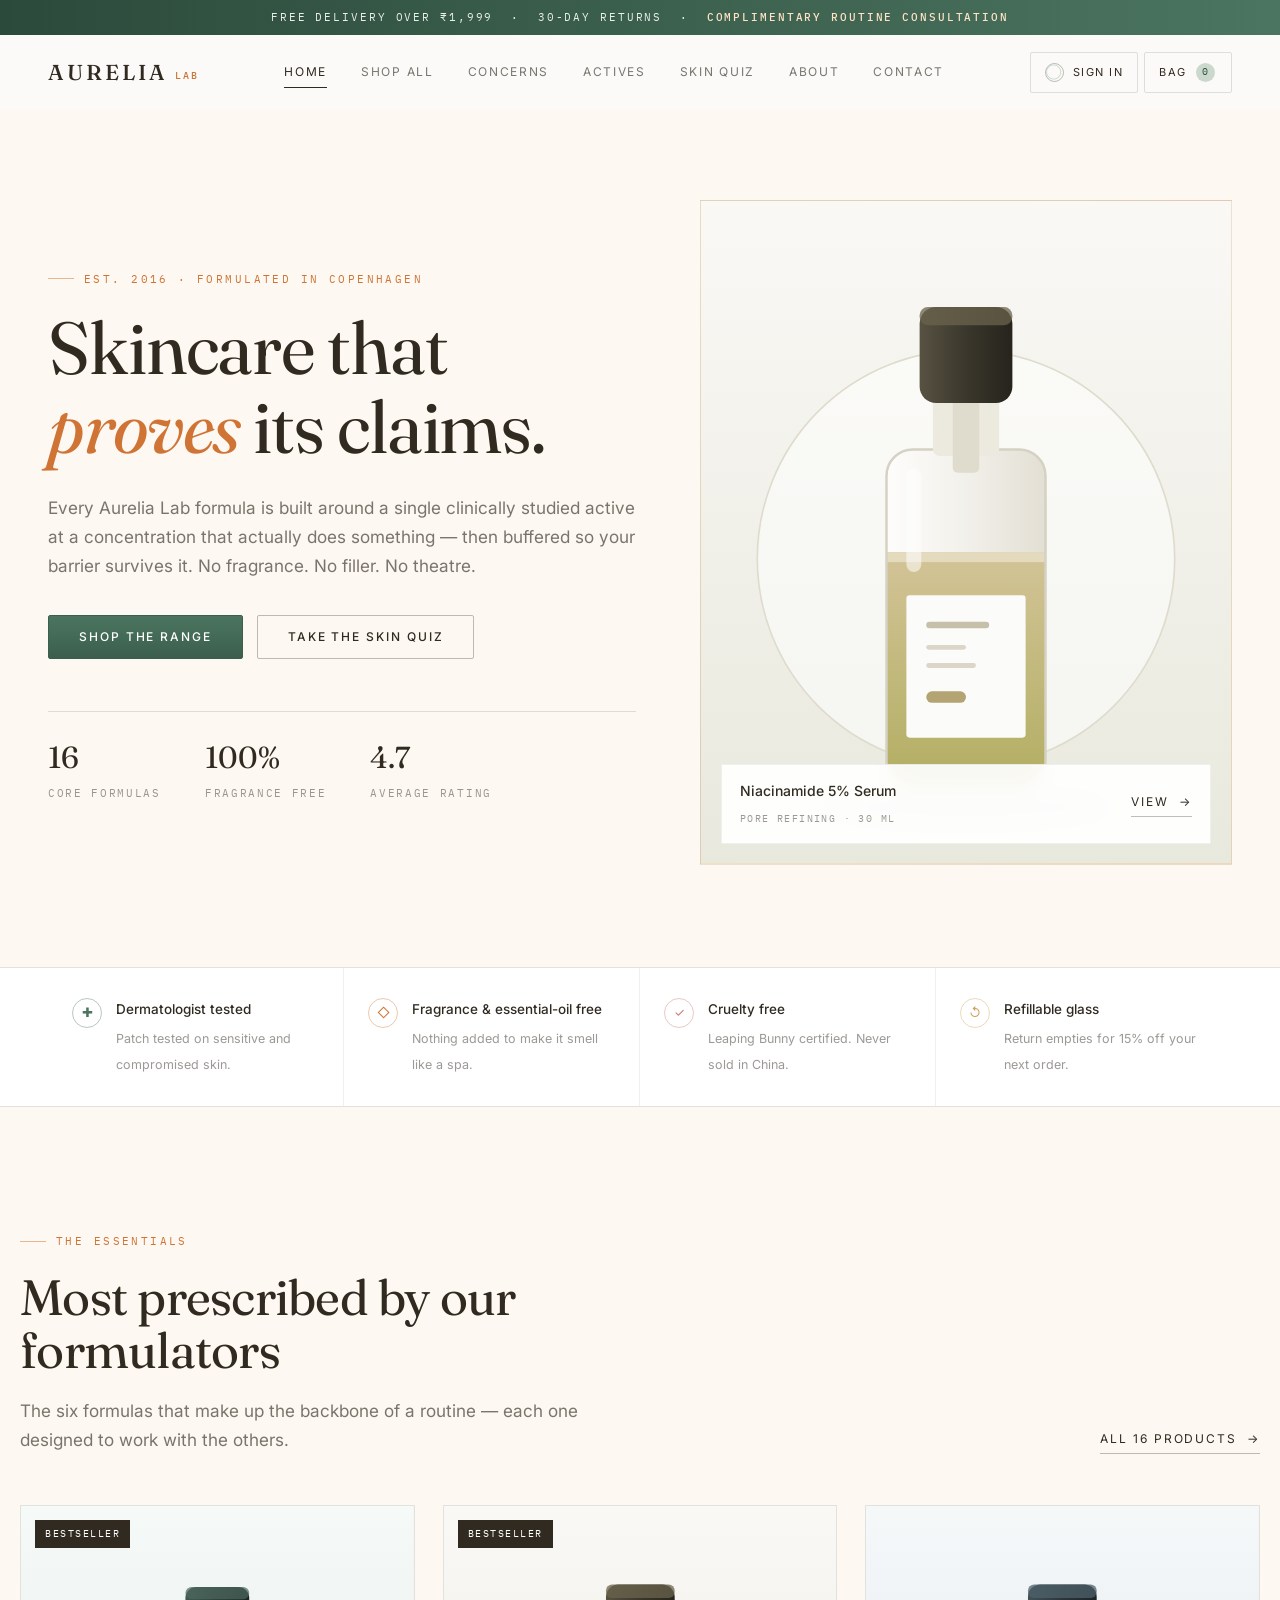
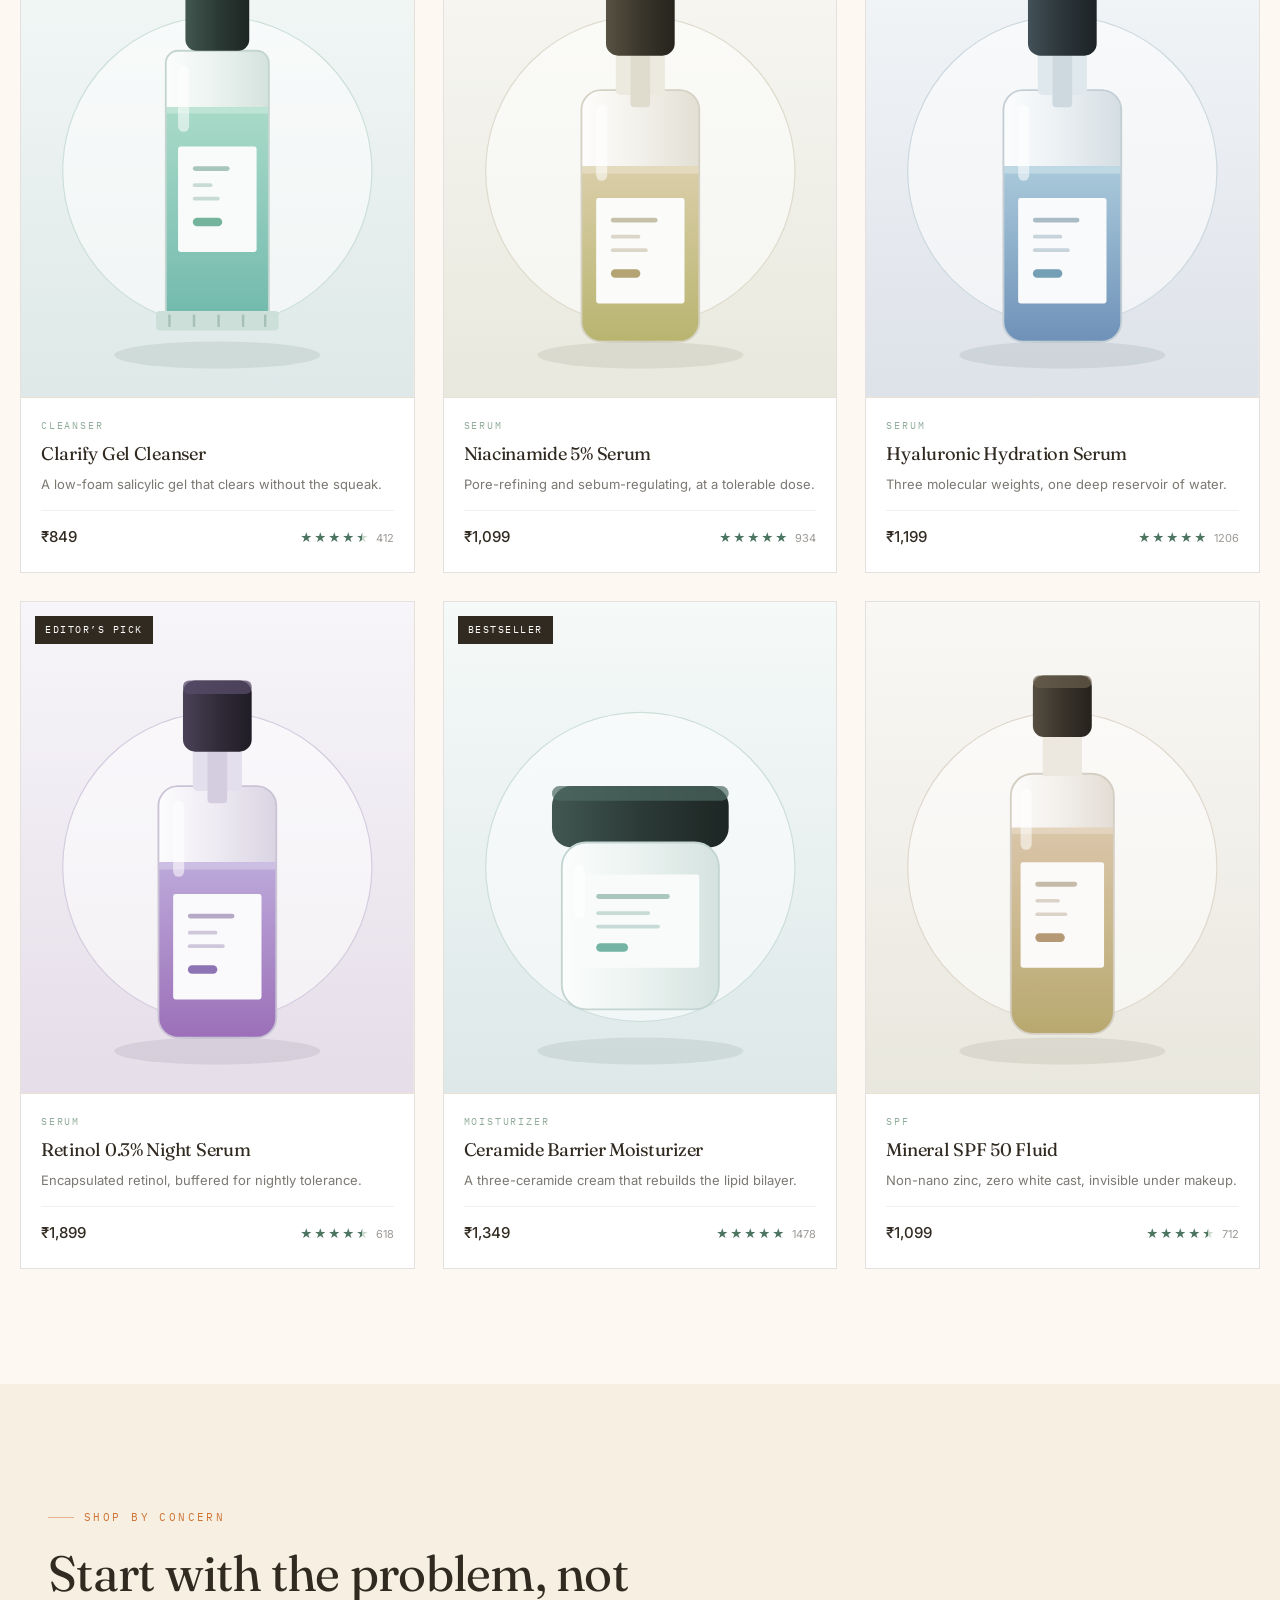
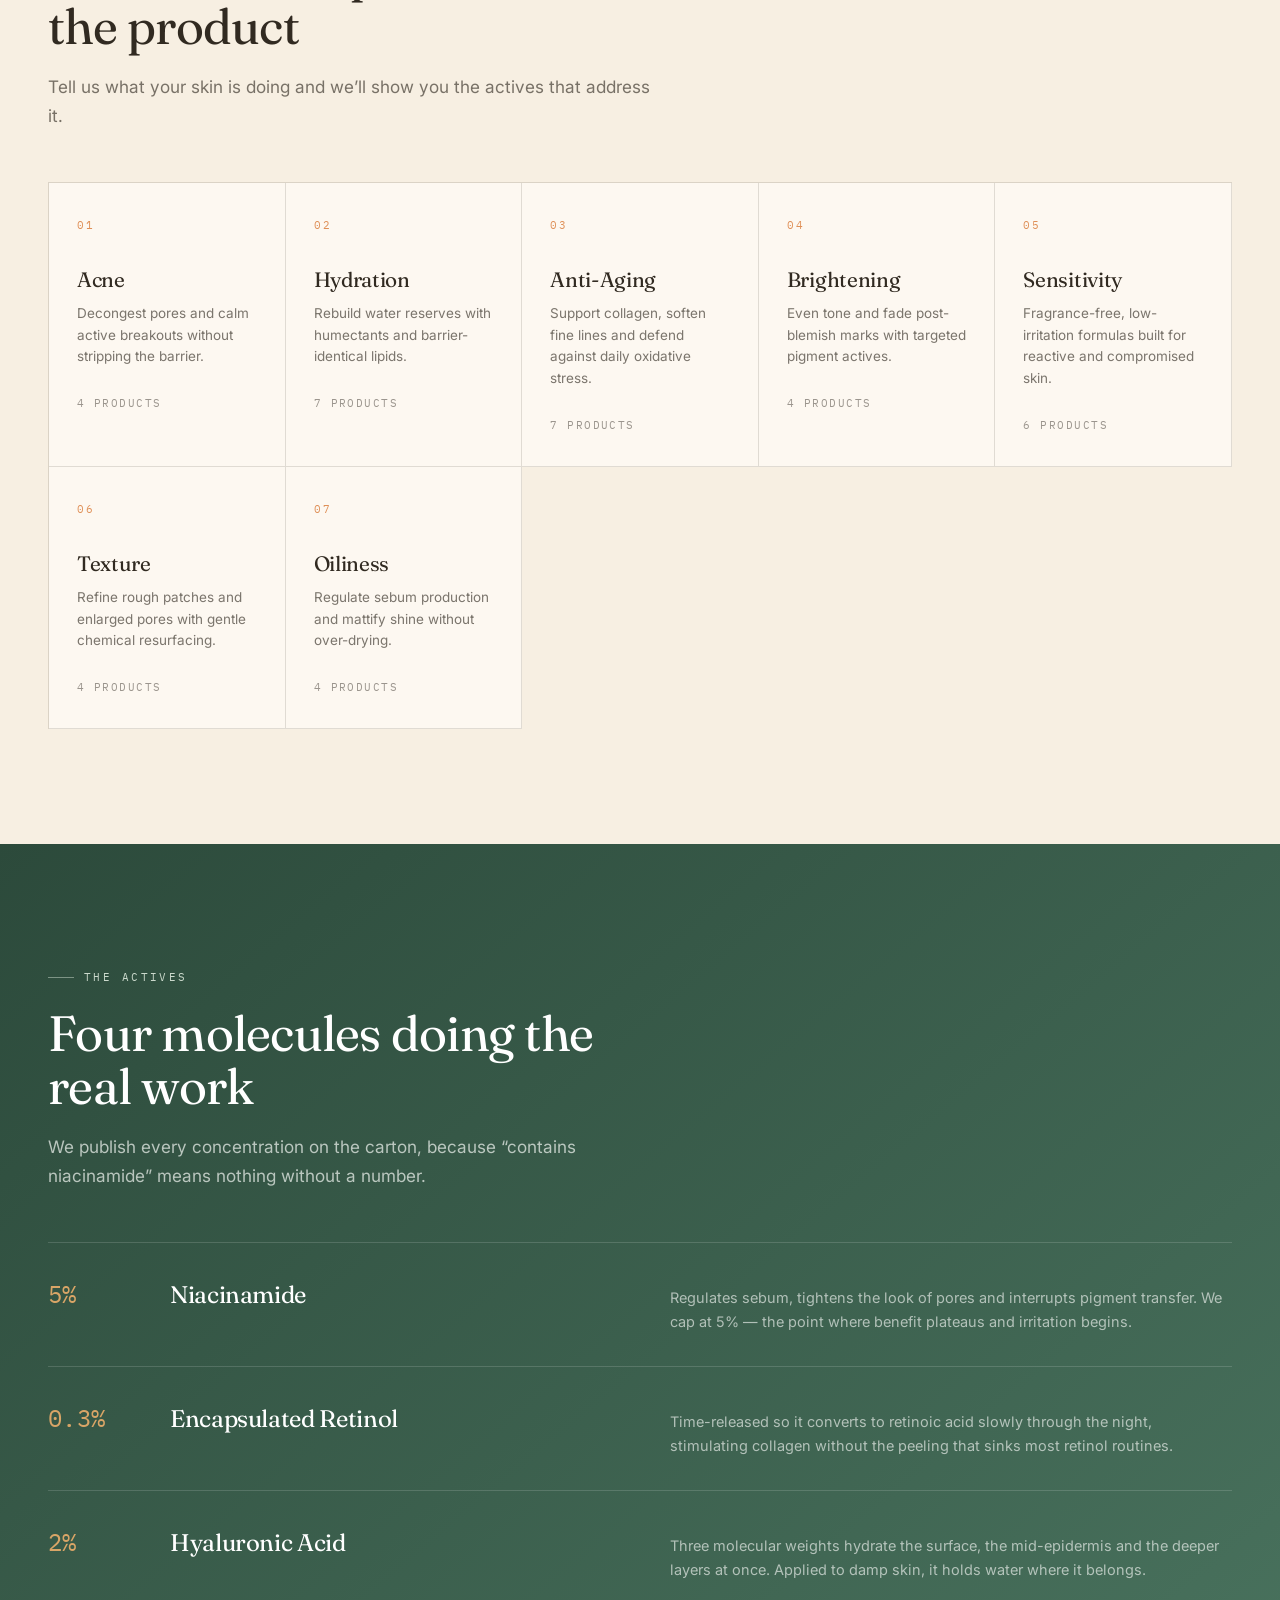
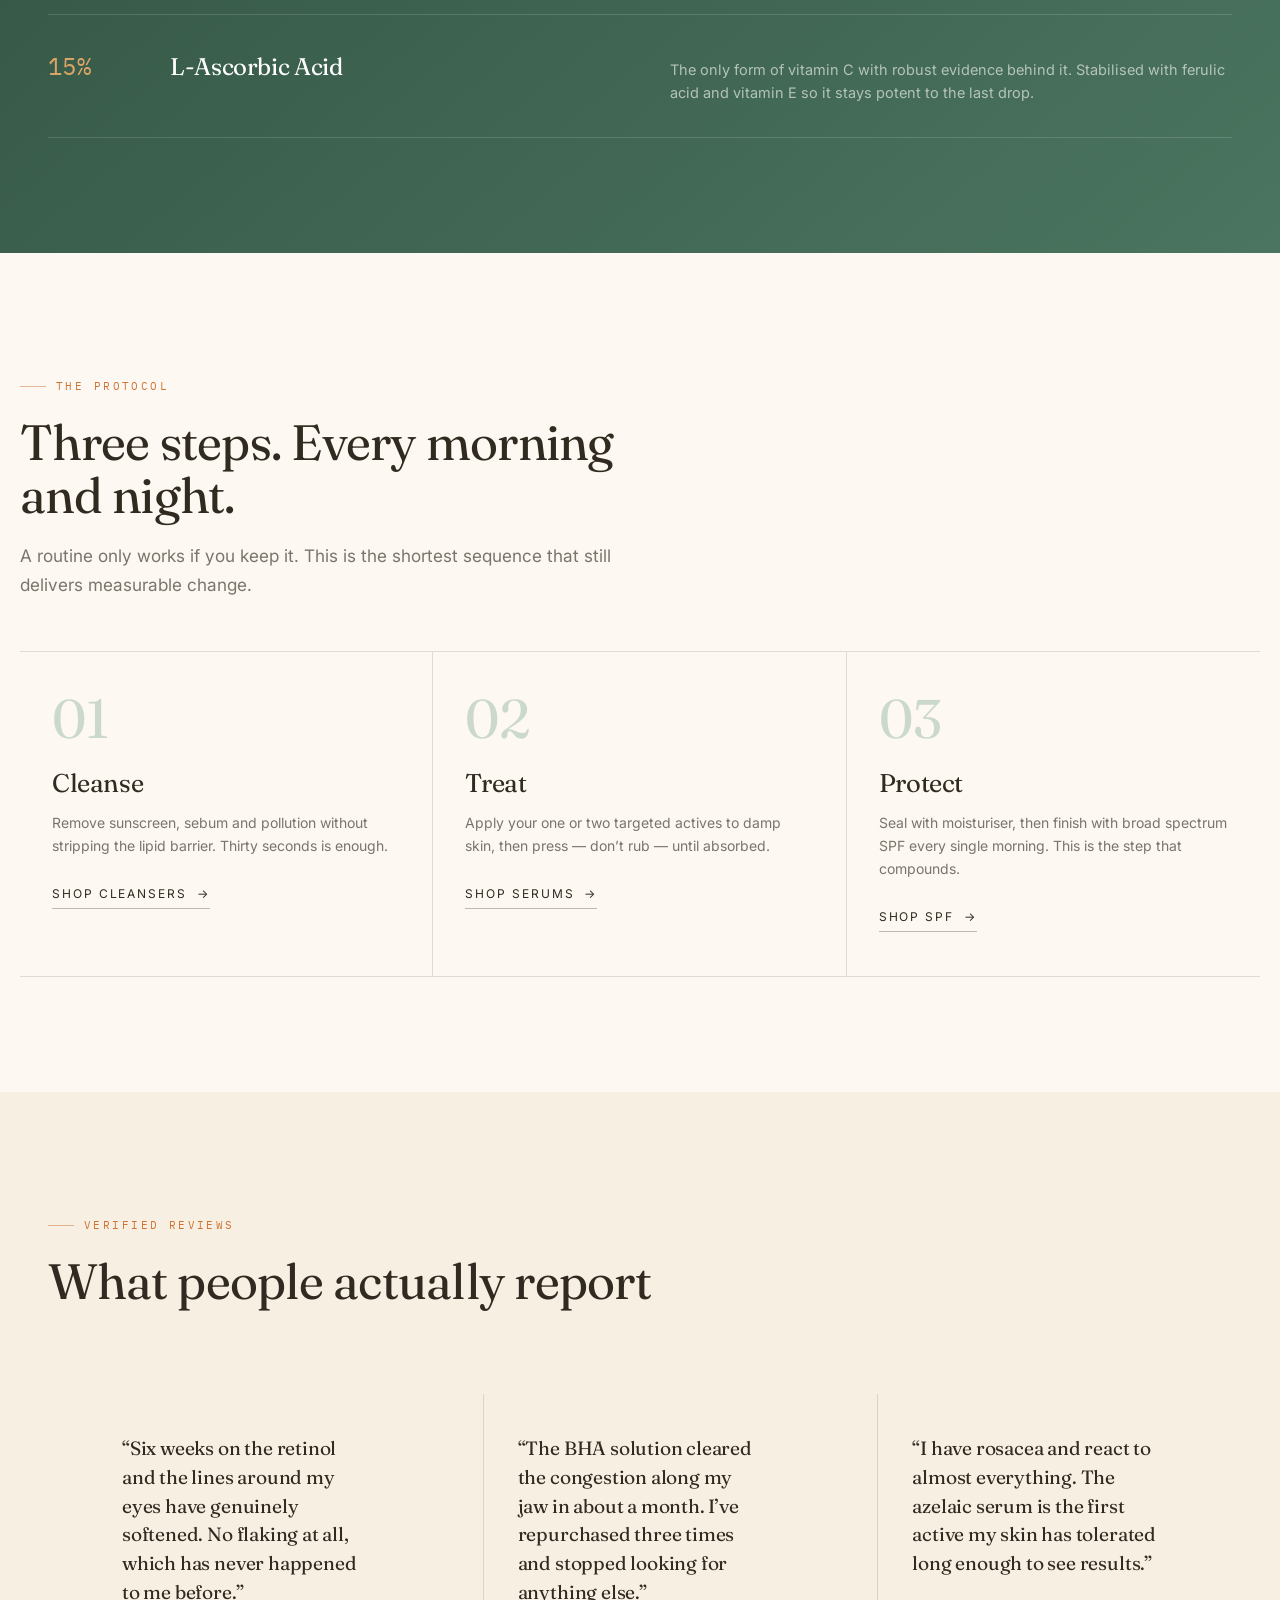
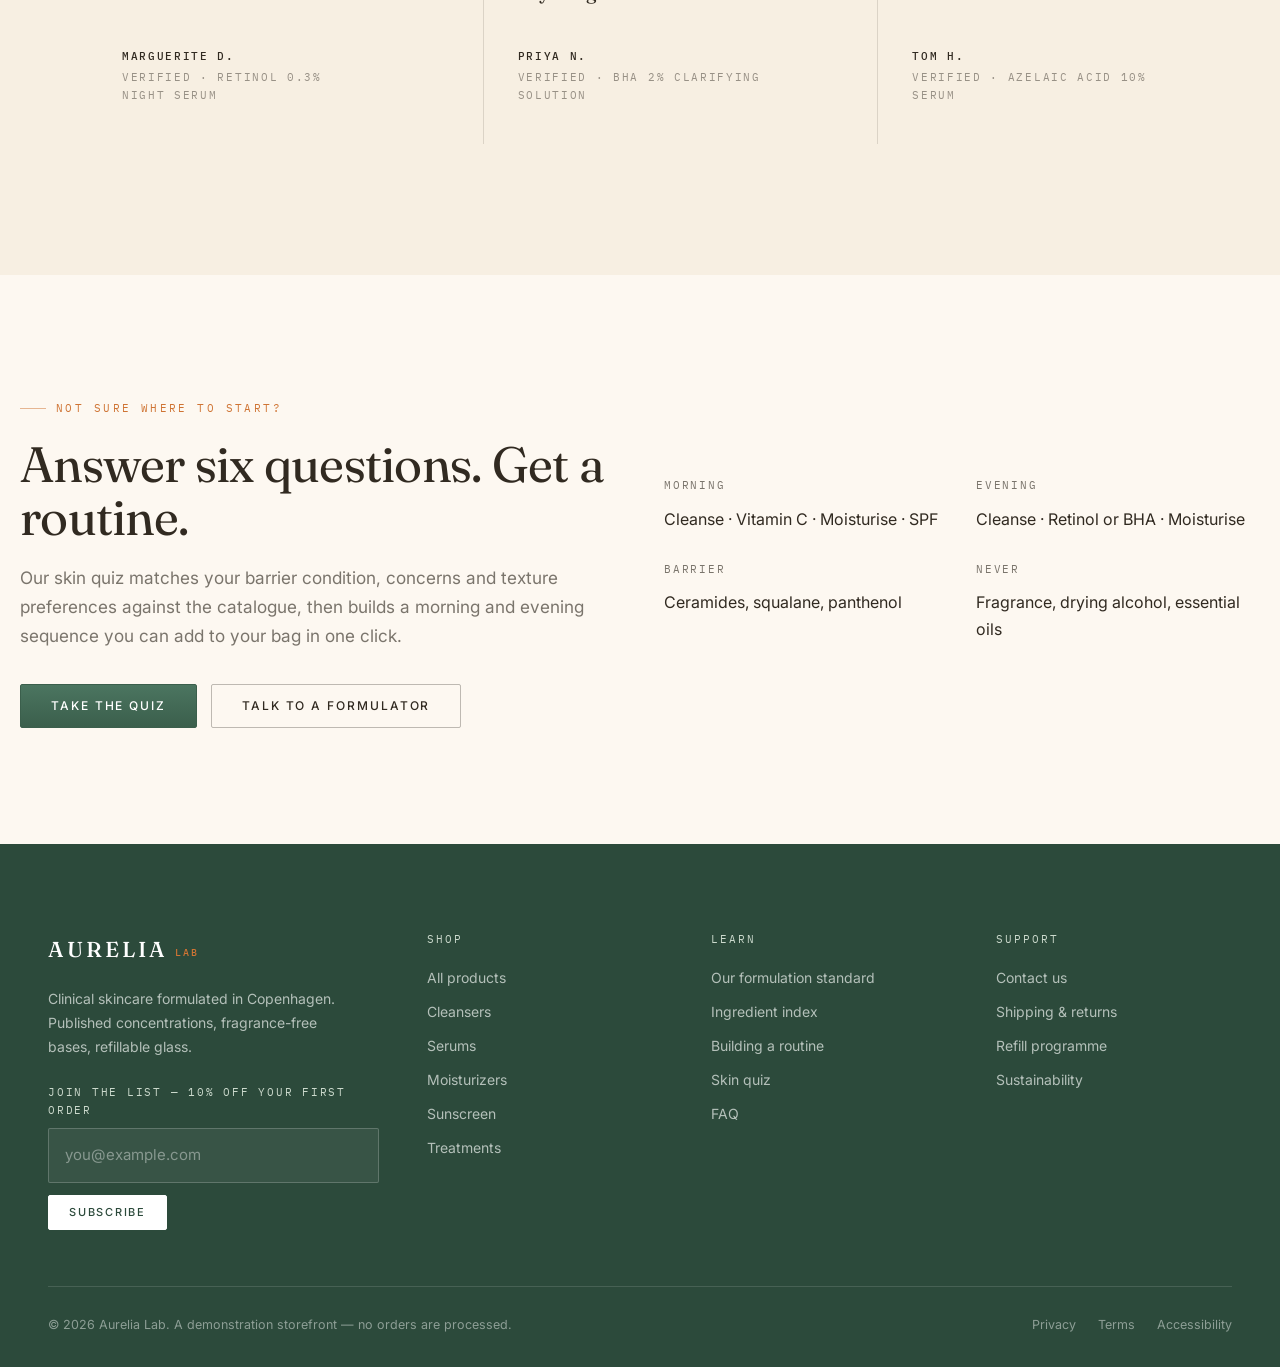
==== commit 9df77537: "Disable page zoom: pinch/Ctrl-scroll/Ctrl+/- blocked, viewport locked" ====
--- a/index.html
+++ b/index.html
@@ -2,7 +2,7 @@
 <html lang="en">
 <head>
 <meta charset="utf-8">
-<meta name="viewport" content="width=device-width, initial-scale=1">
+<meta name="viewport" content="width=device-width, initial-scale=1, maximum-scale=1, user-scalable=no">
 <title>Aurelia Lab — Clinical Skincare, Formulated With Intent</title>
 <meta name="description" content="Aurelia Lab formulates high-performance, fragrance-free skincare with clinically meaningful concentrations of proven actives. Dermatologist tested, cruelty free.">
 <link rel="preconnect" href="https://fonts.googleapis.com">
--- a/css/style.css
+++ b/css/style.css
@@ -25,39 +25,45 @@
    ========================================================================== */
 
 :root {
-  /* Surface */
-  --porcelain: #fbfbfa;
+  /* Surface — warm ivory */
+  --porcelain: #fdf8f1;
   --paper: #ffffff;
-  --mist: #f2f4f2;
-  --sage-50: #eef2ef;
-  --sage-100: #e0e8e2;
-
-  /* Ink */
-  --ink: #101514;
-  --ink-80: rgba(16, 21, 20, 0.8);
-  --ink-64: rgba(16, 21, 20, 0.64);
-  --ink-48: rgba(16, 21, 20, 0.48);
-  --ink-32: rgba(16, 21, 20, 0.32);
-
-  /* Brand */
-  --green-900: #12302a;
-  --green-700: #1f3d34;
-  --green-600: #275046;
-  --green-500: #35685a;
-  --sage: #8fa69b;
-  --sage-soft: #b9c8bf;
-  --sand: #c2a177;
-  --sand-soft: #e6d8c4;
+  --mist: #f7efe2;
+  --sage-50: #f6efe1;
+  --sage-100: #ece1cb;
+
+  /* Ink — warm espresso */
+  --ink: #312a21;
+  --ink-80: rgba(49, 42, 33, 0.8);
+  --ink-64: rgba(49, 42, 33, 0.64);
+  --ink-48: rgba(49, 42, 33, 0.48);
+  --ink-32: rgba(49, 42, 33, 0.32);
+
+  /* Brand — warm forest greens */
+  --green-900: #2c4a3b;
+  --green-700: #3b5f4c;
+  --green-600: #4b7560;
+  --green-500: #5d8a71;
+  --sage: #92ad9b;
+  --sage-soft: #cbd9cc;
+
+  /* Warm accents — the friendly colour */
+  --apricot: #df9058;
+  --apricot-deep: #cf7434;
+  --rose: #c8786a;
+  --gold: #cfa15e;
+  --sand: #d9a567;
+  --sand-soft: #f2e2c6;
 
   /* Feedback */
-  --danger: #a3372a;
-  --danger-soft: #f7e9e6;
-  --success: #2c6b4f;
-
-  /* Lines */
-  --line: rgba(16, 21, 20, 0.13);
-  --line-soft: rgba(16, 21, 20, 0.07);
-  --line-strong: rgba(16, 21, 20, 0.28);
+  --danger: #b25446;
+  --danger-soft: #f9eae3;
+  --success: #3e7a56;
+
+  /* Lines — warm */
+  --line: rgba(49, 42, 33, 0.14);
+  --line-soft: rgba(49, 42, 33, 0.07);
+  --line-strong: rgba(49, 42, 33, 0.3);
 
   /* Type */
   --font-display: "Fraunces", "Iowan Old Style", "Palatino Linotype", Georgia, serif;
@@ -75,9 +81,9 @@
   --radius-pill: 999px;
 
   /* Elevation */
-  --shadow-sm: 0 1px 2px rgba(16, 21, 20, 0.05);
-  --shadow-md: 0 8px 24px -12px rgba(16, 21, 20, 0.22);
-  --shadow-lg: 0 30px 70px -30px rgba(16, 21, 20, 0.4);
+  --shadow-sm: 0 1px 2px rgba(73, 56, 38, 0.07);
+  --shadow-md: 0 10px 28px -12px rgba(73, 56, 38, 0.24);
+  --shadow-lg: 0 34px 80px -32px rgba(73, 56, 38, 0.42);
 
   /* Motion */
   --ease: cubic-bezier(0.22, 0.61, 0.36, 1);
@@ -100,8 +106,23 @@
 
 html {
   -webkit-text-size-adjust: 100%;
+  -ms-text-size-adjust: 100%;
+  text-size-adjust: 100%;
+  touch-action: manipulation;
   scroll-behavior: smooth;
   scroll-padding-top: calc(var(--header-h) + 20px);
+}
+
+button,
+a,
+input,
+select,
+textarea,
+label,
+.check,
+.filter-group__head,
+.qty__btn {
+  touch-action: manipulation;
 }
 
 body {
@@ -197,7 +218,7 @@
   font-size: 11px;
   letter-spacing: 0.22em;
   text-transform: uppercase;
-  color: var(--green-600);
+  color: var(--apricot-deep);
   margin: 0 0 20px;
 }
 .eyebrow::before {
@@ -242,7 +263,7 @@
 .section { padding: clamp(64px, 9vw, 128px) 0; }
 .section--tight { padding: clamp(48px, 6vw, 80px) 0; }
 .section--mist { background: var(--mist); }
-.section--ink { background: var(--green-900); color: #eef2ef; }
+.section--ink { background: linear-gradient(140deg, var(--green-900) 0%, var(--green-600) 100%); color: #f4eee2; }
 .section--ink h1,
 .section--ink h2,
 .section--ink h3 { color: #fff; }
@@ -295,11 +316,11 @@
 .btn:active { transform: translateY(1px); }
 
 .btn--primary {
-  background: var(--green-700);
+  background: linear-gradient(180deg, var(--green-600) 0%, var(--green-700) 100%);
   color: #fff;
   border-color: var(--green-700);
 }
-.btn--primary:hover { background: var(--green-900); border-color: var(--green-900); }
+.btn--primary:hover { background: linear-gradient(180deg, var(--green-700) 0%, var(--green-900) 100%); border-color: var(--green-900); }
 
 .btn--ghost {
   background: transparent;
@@ -455,7 +476,7 @@
 .site-header.is-scrolled { border-bottom-color: var(--line); }
 
 .announce {
-  background: var(--green-900);
+  background: linear-gradient(90deg, var(--green-900) 0%, var(--green-600) 100%);
   color: rgba(255, 255, 255, 0.9);
   text-align: center;
   padding: 9px 20px;
@@ -464,7 +485,7 @@
   letter-spacing: 0.18em;
   text-transform: uppercase;
 }
-.announce strong { color: #fff; font-weight: 500; }
+.announce strong { color: #ffe3c4; font-weight: 500; }
 
 .header-inner {
   display: flex;
@@ -491,7 +512,7 @@
   font-family: var(--font-mono);
   font-size: 9.5px;
   letter-spacing: 0.2em;
-  color: var(--sage);
+  color: var(--apricot-deep);
   transform: translateY(-1px);
 }
 
@@ -1079,7 +1100,7 @@
 .hero__title { margin-bottom: 26px; }
 .hero__title em {
   font-style: italic;
-  color: var(--green-600);
+  color: var(--apricot-deep);
 }
 .hero__actions {
   display: flex;
@@ -1114,7 +1135,7 @@
 .hero__art {
   position: relative;
   aspect-ratio: 4 / 5;
-  background: var(--sage-50);
+  background: linear-gradient(150deg, #fbf0dd 0%, #f4e3c6 55%, #eed7bb 100%);
   border: 1px solid var(--line-soft);
   overflow: hidden;
 }
@@ -1171,6 +1192,10 @@
   color: var(--green-600);
   font-size: 12px;
 }
+.trust-item:nth-child(1) .trust-item__mark { color: var(--green-600); border-color: rgba(75, 117, 96, 0.4); }
+.trust-item:nth-child(2) .trust-item__mark { color: var(--apricot-deep); border-color: rgba(207, 116, 52, 0.4); }
+.trust-item:nth-child(3) .trust-item__mark { color: var(--rose); border-color: rgba(200, 120, 106, 0.4); }
+.trust-item:nth-child(4) .trust-item__mark { color: var(--gold); border-color: rgba(207, 161, 94, 0.4); }
 .trust-item strong { display: block; font-size: 13.5px; font-weight: 500; margin-bottom: 3px; }
 .trust-item span { font-size: 12.5px; color: var(--ink-48); line-height: 1.5; }
 
@@ -1194,7 +1219,7 @@
   font-family: var(--font-mono);
   font-size: 10.5px;
   letter-spacing: 0.2em;
-  color: var(--sage);
+  color: var(--apricot);
   display: block;
   margin-bottom: 34px;
 }
@@ -1329,7 +1354,7 @@
   text-transform: uppercase;
   padding: 6px 10px;
 }
-.product-card__badge--new { background: var(--sand); color: var(--green-900); }
+.product-card__badge--new { background: var(--apricot); color: #fff; }
 
 .product-card__quick {
   position: absolute;
@@ -1754,7 +1779,7 @@
   transition: color var(--dur) var(--ease), border-color var(--dur) var(--ease);
 }
 .tabs__btn:hover { color: var(--ink); }
-.tabs__btn.is-active { color: var(--ink); border-bottom-color: var(--ink); }
+.tabs__btn.is-active { color: var(--ink); border-bottom-color: var(--green-600); }
 .tabs__panel { padding: 26px 0 0; font-size: 15px; color: var(--ink-80); line-height: 1.75; }
 .tabs__panel[hidden] { display: none; }
 .tabs__panel ol { counter-reset: step; }
@@ -1931,7 +1956,7 @@
 .value-card__mark {
   font-family: var(--font-display);
   font-size: 1.6rem;
-  color: var(--sage);
+  color: var(--apricot-deep);
   margin-bottom: 20px;
 }
 .value-card h3 { font-size: 1.2rem; margin-bottom: 12px; }
@@ -2162,6 +2187,19 @@
   .cart-btn { padding: 10px 12px; }
   .logo { font-size: 1.15rem; }
   .logo em { display: none; }
+
+  /* Mobile comfort: tap targets & no iOS zoom-on-focus */
+  .field__input, .field__select, .field__textarea { font-size: 16px; }
+  .nav-toggle, .icon-btn { min-width: 44px; min-height: 44px; }
+  .btn { min-height: 46px; }
+  .qty__btn { width: 40px; height: 40px; }
+  .check { padding: 12px 0; }
+  .filter-group__head { padding: 14px 0; }
+  .chip button { padding: 10px; }
+  .cart-line__remove { padding: 10px 4px; }
+  .auth-tab { padding: 16px 0 17px; }
+  .cart-btn, .account-btn { min-height: 42px; }
+  .nav { padding-bottom: calc(40px + env(safe-area-inset-bottom)); }
 }
 
 @media (max-width: 720px) {
@@ -2184,6 +2222,16 @@
   .footer-top { grid-template-columns: 1fr; gap: 34px; }
   .footer-bottom { flex-direction: column; align-items: flex-start; }
   .quiz-routine { flex-direction: column; align-items: stretch; }
+
+  .hero { padding: 48px 0 62px; }
+  .section { padding: 60px 0; }
+  .announce { font-size: 9.5px; letter-spacing: 0.12em; padding: 9px 14px; }
+  .footer-col li { margin-bottom: 0; }
+  .footer-col li a { display: inline-block; padding: 6px 0; }
+  .pdp__thumb { width: 60px; }
+  .cart-drawer__head { padding: 18px; }
+  .cart-drawer__body { padding: 8px 18px; }
+  .cart-drawer__foot { padding: 18px; }
 }
 
 @media (max-width: 520px) {
@@ -2199,6 +2247,14 @@
   .cart-line { grid-template-columns: 62px 1fr; gap: 12px; }
   .account-btn { padding: 10px 8px; }
   .account-btn__label { display: none; }
+
+  .auth-modal { width: calc(100vw - 24px); max-height: calc(100dvh - 24px); }
+  .auth-modal__body { padding: 20px; }
+  .auth-modal__head { padding: 18px 20px; }
+  .nav { padding-top: 84px; padding-left: 22px; padding-right: 22px; }
+  .grid--products { gap: 26px; }
+  .header-actions { gap: 4px; }
+  .shop-toolbar { gap: 10px; }
 }
 
 @media print {
